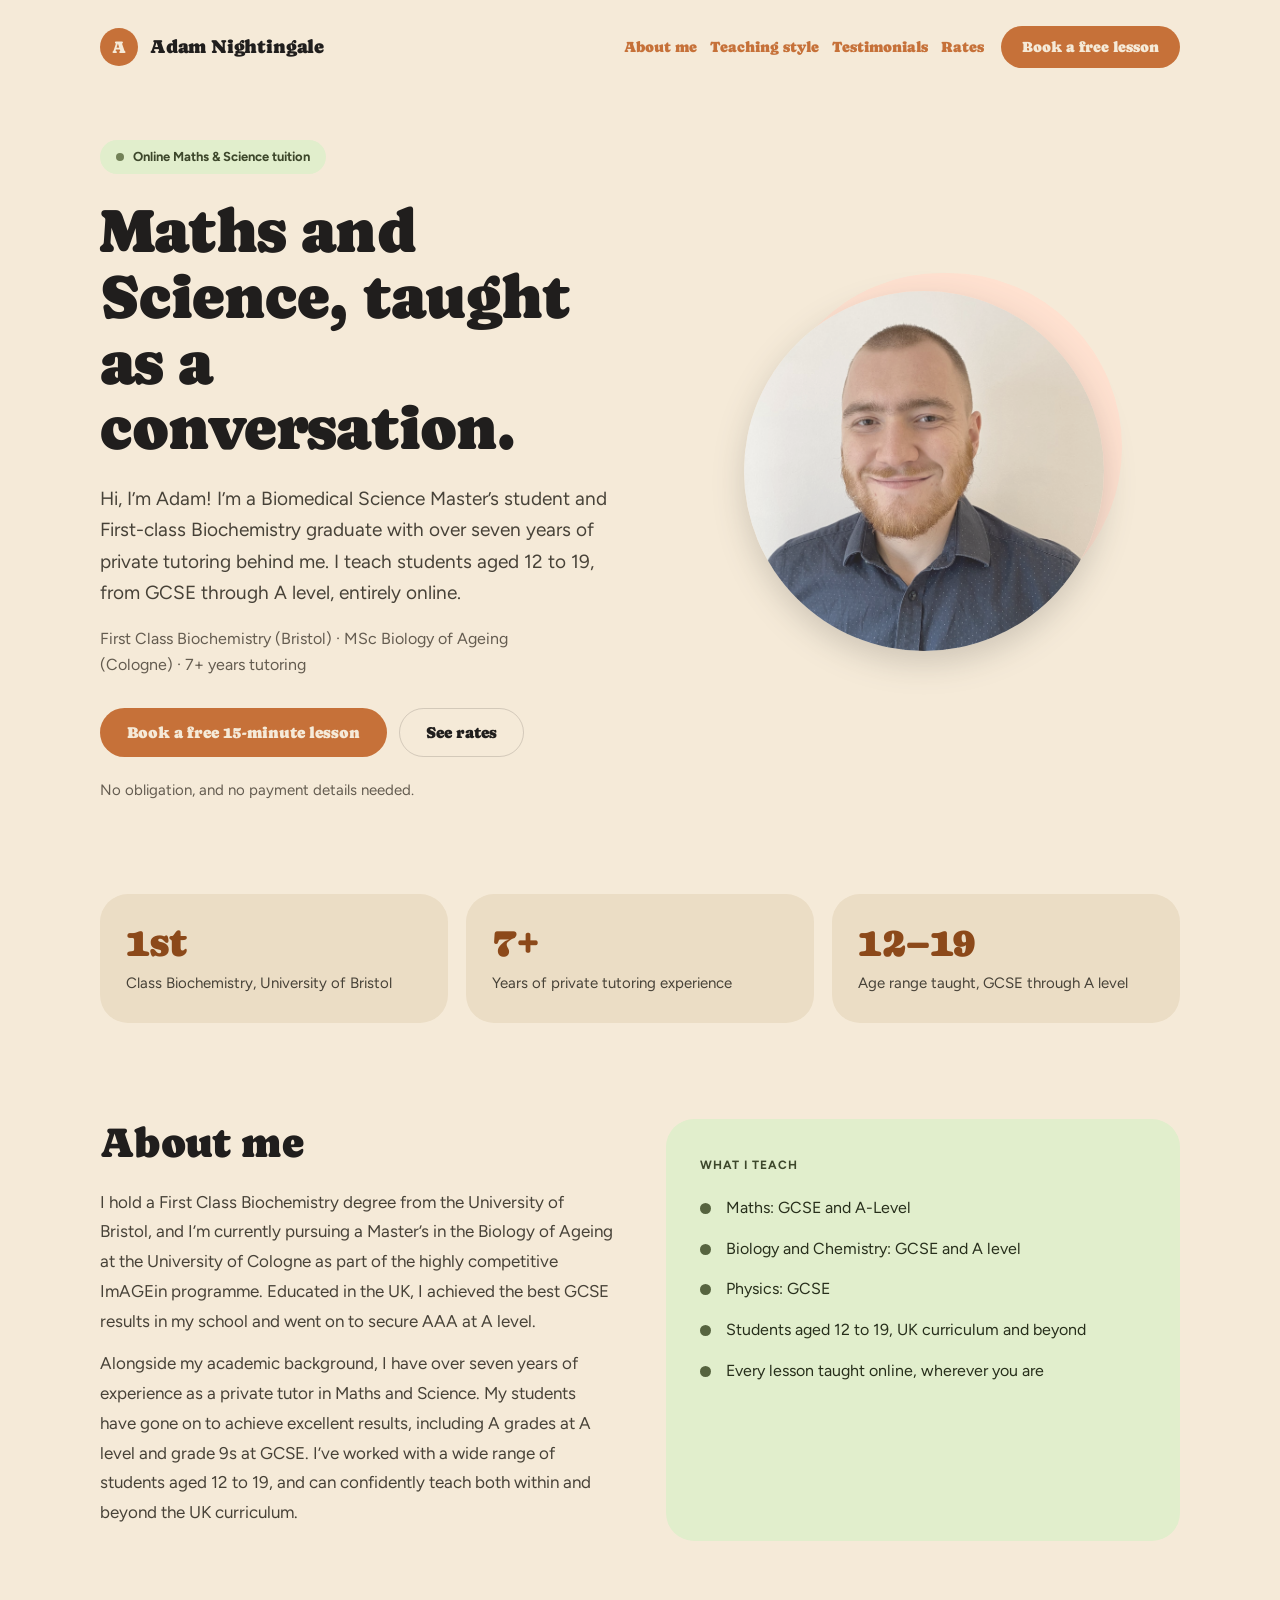
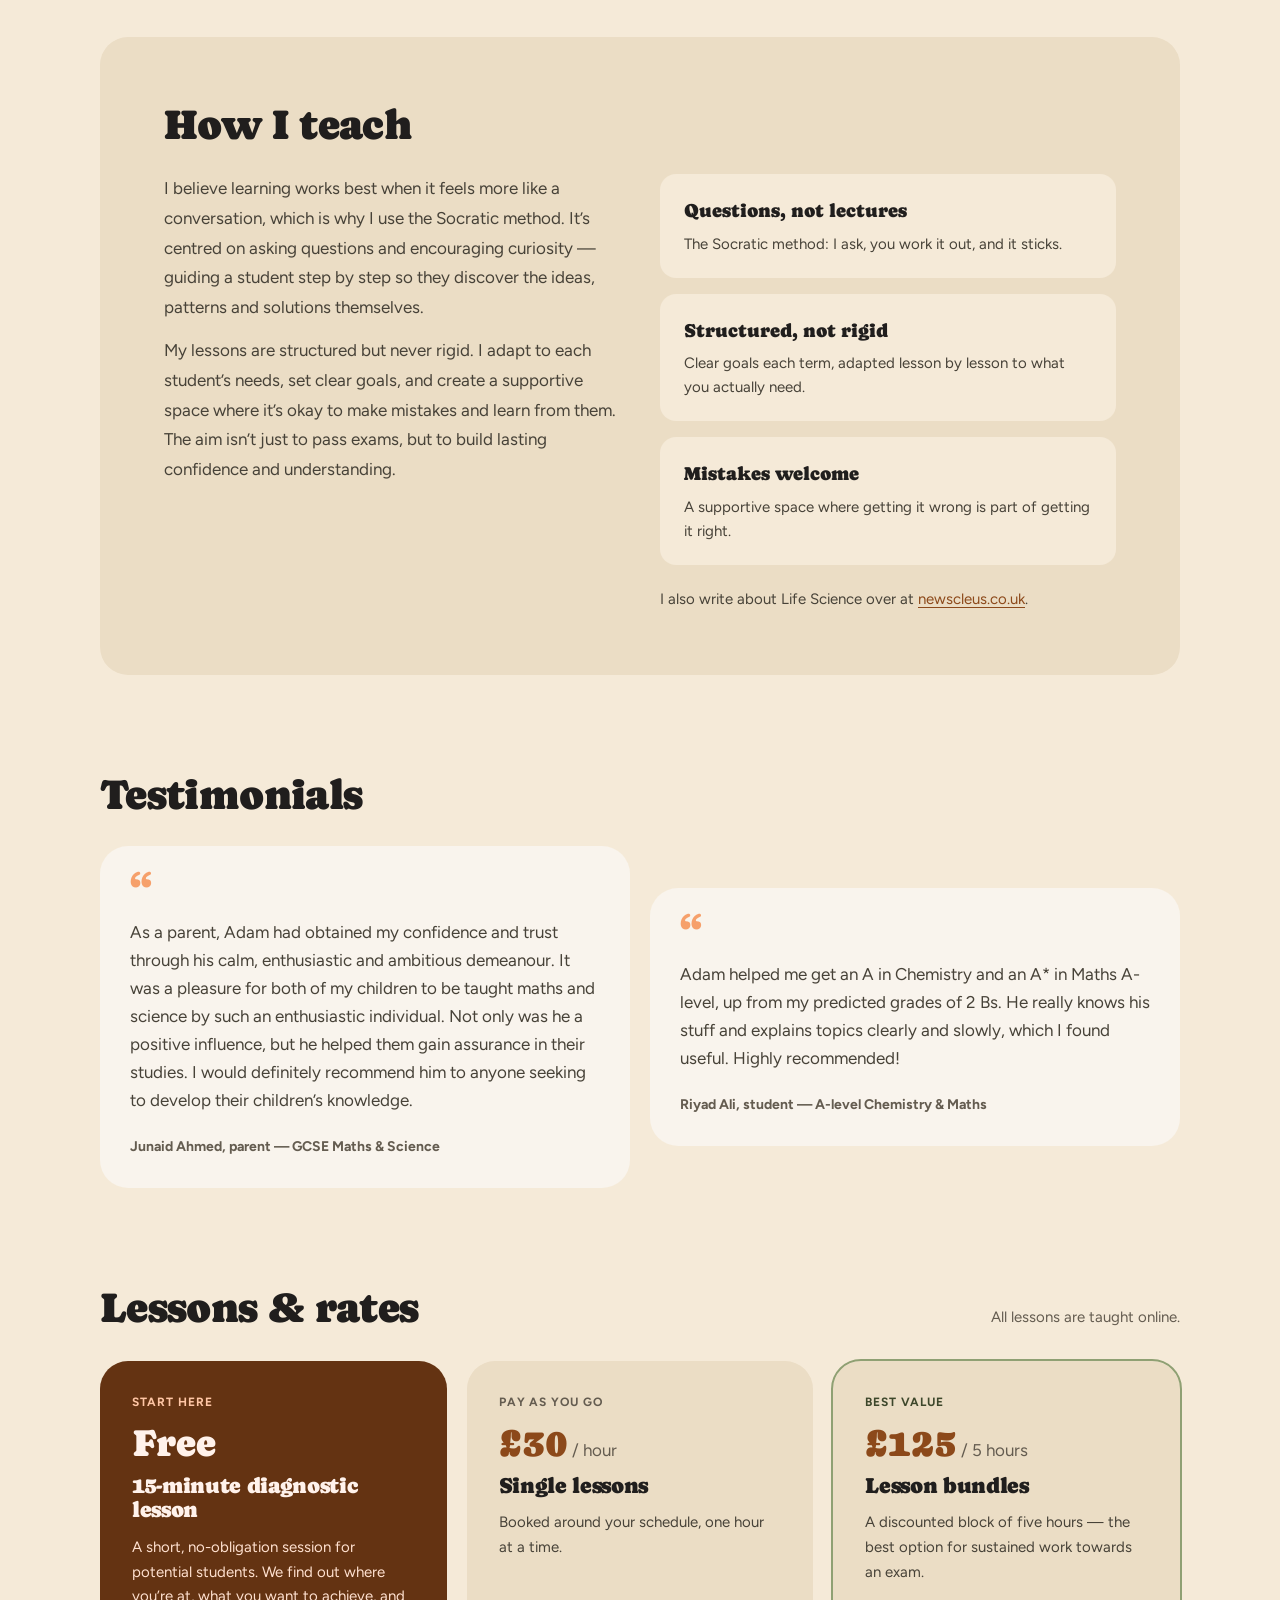
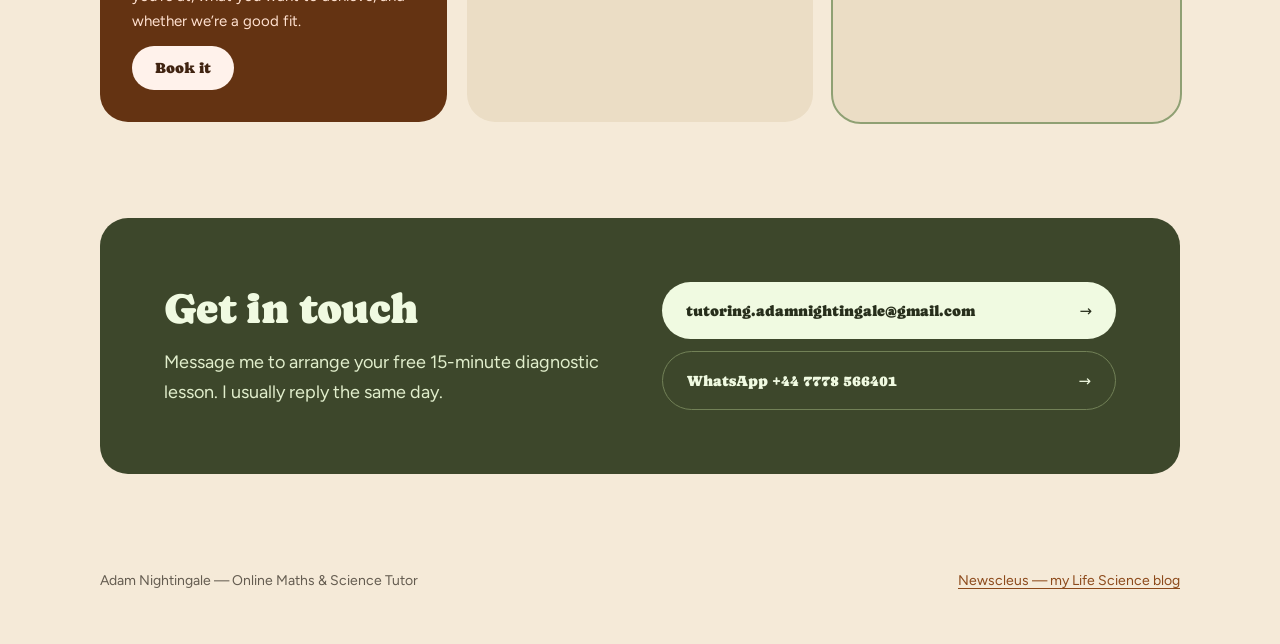
==== index.html @ 315090a7 "Correct Riyad Ali's name; size testimonial cards to their content The grid's default stretch alignme" ====
<!DOCTYPE html>
<html lang="en-GB">
<head>
<meta charset="utf-8">
<meta name="viewport" content="width=device-width, initial-scale=1">
<title>Adam Nightingale — Maths &amp; Science Tutor</title>
<meta name="description" content="Online Maths and Science tuition for ages 12–19 from a First Class Biochemistry graduate with 7+ years of private tutoring experience. Free 15-minute diagnostic lesson.">
<link rel="stylesheet" href="assets/styles.css">
<link rel="preload" href="assets/fonts/caprasimo-latin.woff2" as="font" type="font/woff2" crossorigin>
<link rel="preload" href="assets/fonts/figtree-latin.woff2" as="font" type="font/woff2" crossorigin>
</head>
<body>

<div style="background: var(--color-bg); color: var(--color-text); font-family: var(--font-body); padding: 0 5vw;">

  <header style="display: flex; align-items: center; justify-content: space-between; gap: 20px; flex-wrap: wrap; max-width: 1080px; margin: 0 auto; padding: 26px 0 0;">
    <a href="#top" style="display: flex; align-items: center; gap: 12px; text-decoration: none; color: var(--color-text);">
      <span style="width: 38px; height: 38px; border-radius: 999px; background: var(--color-accent); display: grid; place-items: center; color: var(--color-bg); font-family: var(--font-heading); font-size: 17px;">A</span>
      <span style="font-family: var(--font-heading); font-size: 19px; letter-spacing: -0.01em;">Adam Nightingale</span>
    </a>
    <nav style="display: flex; align-items: center; gap: 2px; flex-wrap: wrap;">
      <a class="btn btn-ghost" href="#about" style="font-size: 15px;">About me</a>
      <a class="btn btn-ghost" href="#teaching" style="font-size: 15px;">Teaching style</a>
      <a class="btn btn-ghost" href="#testimonials" style="font-size: 15px;">Testimonials</a>
      <a class="btn btn-ghost" href="#rates" style="font-size: 15px;">Rates</a>
      <a class="btn btn-primary" href="#contact" style="margin-left: 10px; border-radius: 999px; padding: 11px 20px; font-size: 15px;">Book a free lesson</a>
    </nav>
  </header>

  <section id="top" style="max-width: 1080px; margin: 0 auto; padding: 72px 0 92px; display: grid; grid-template-columns: repeat(auto-fit, minmax(300px, 1fr)); gap: 56px; align-items: center;">
    <div>
      <div style="display: inline-flex; align-items: center; gap: 9px; padding: 7px 16px; border-radius: 999px; background: var(--color-accent-2-200); color: var(--color-accent-2-800); font-size: 13px; font-weight: 700; margin-bottom: 24px;">
        <span style="width: 8px; height: 8px; border-radius: 999px; background: var(--color-accent-2-600); display: block;"></span>
        Online Maths &amp; Science tuition
      </div>
      <h1 style="font-size: clamp(38px, 5.6vw, 62px); line-height: 1.06; margin: 0 0 22px; max-width: 15ch; text-wrap: pretty;">Maths and Science, taught as a conversation.</h1>
      <p style="font-size: 19px; line-height: 1.65; max-width: 50ch; margin: 0 0 18px; color: var(--color-neutral-800);">Hi, I&rsquo;m Adam! I&rsquo;m a Biomedical Science Master&rsquo;s student and First-class Biochemistry graduate with over seven years of private tutoring behind me. I teach students aged 12 to 19, from GCSE through A level, entirely online.</p>
      <p style="font-size: 16px; line-height: 1.6; max-width: 46ch; margin: 0 0 30px; color: var(--color-neutral-700);">First Class Biochemistry (Bristol) &middot; MSc Biology of Ageing (Cologne) &middot; 7+ years tutoring</p>
      <div style="display: flex; gap: 12px; flex-wrap: wrap;">
        <a class="btn btn-primary" href="#contact" style="padding: 14px 26px; border-radius: 999px; font-size: 16px;">Book a free 15-minute lesson</a>
        <a class="btn btn-secondary" href="#rates" style="padding: 14px 26px; border-radius: 999px; font-size: 16px;">See rates</a>
      </div>
      <p style="margin: 22px 0 0; font-size: 15px; color: var(--color-neutral-700);">No obligation, and no payment details needed.</p>
    </div>
    <div style="display: grid; place-items: center;">
      <div style="position: relative; width: min(360px, 100%);">
        <div style="position: absolute; inset: -18px -18px 30px 24px; border-radius: 999px; background: var(--color-accent-200);"></div>
        <img class="washed" src="assets/headshot.jpg" alt="Adam Nightingale" width="360" height="360" style="position: relative; width: 100%; aspect-ratio: 1; object-fit: cover; object-position: 50% 22%; border-radius: 999px; box-shadow: var(--shadow-lg);">
      </div>
    </div>
  </section>

  <section style="max-width: 1080px; margin: 0 auto 96px; display: grid; grid-template-columns: repeat(auto-fit, minmax(190px, 1fr)); gap: 18px;">
    <div style="background: var(--color-surface); border-radius: var(--radius-lg); padding: 28px 26px;">
      <div style="font-family: var(--font-heading); font-size: 40px; line-height: 1; color: var(--color-accent-700); margin-bottom: 10px;">1st</div>
      <div style="font-size: 15px; line-height: 1.5; color: var(--color-neutral-800);">Class Biochemistry, University of Bristol</div>
    </div>
    <div style="background: var(--color-surface); border-radius: var(--radius-lg); padding: 28px 26px;">
      <div style="font-family: var(--font-heading); font-size: 40px; line-height: 1; color: var(--color-accent-700); margin-bottom: 10px;">7+</div>
      <div style="font-size: 15px; line-height: 1.5; color: var(--color-neutral-800);">Years of private tutoring experience</div>
    </div>
    <div style="background: var(--color-surface); border-radius: var(--radius-lg); padding: 28px 26px;">
      <div style="font-family: var(--font-heading); font-size: 40px; line-height: 1; color: var(--color-accent-700); margin-bottom: 10px;">12&ndash;19</div>
      <div style="font-size: 15px; line-height: 1.5; color: var(--color-neutral-800);">Age range taught, GCSE through A level</div>
    </div>
  </section>

  <section id="about" style="max-width: 1080px; margin: 0 auto; padding: 0 0 96px; display: grid; grid-template-columns: repeat(auto-fit, minmax(280px, 1fr)); gap: 52px;">
    <div>
      <h2 style="font-size: clamp(30px, 3.4vw, 42px); margin: 0 0 22px;">About me</h2>
      <p style="font-size: 17px; line-height: 1.75; color: var(--color-neutral-800); max-width: 50ch;">I hold a First Class Biochemistry degree from the University of Bristol, and I&rsquo;m currently pursuing a Master&rsquo;s in the Biology of Ageing at the University of Cologne as part of the highly competitive ImAGEin programme. Educated in the UK, I achieved the best GCSE results in my school and went on to secure AAA at A level.</p>
      <p style="font-size: 17px; line-height: 1.75; color: var(--color-neutral-800); max-width: 50ch;">Alongside my academic background, I have over seven years of experience as a private tutor in Maths and Science. My students have gone on to achieve excellent results, including A grades at A level and grade 9s at GCSE. I&rsquo;ve worked with a wide range of students aged 12 to 19, and can confidently teach both within and beyond the UK curriculum.</p>
    </div>
    <div style="background: var(--color-accent-2-200); border-radius: var(--radius-lg); padding: 34px;">
      <span style="font-size: 12px; letter-spacing: 0.08em; text-transform: uppercase; font-weight: 700; color: var(--color-accent-2-800);">What I teach</span>
      <ul style="list-style: none; margin: 20px 0 0; padding: 0; display: flex; flex-direction: column; gap: 16px;">
        <li style="display: grid; grid-template-columns: 11px minmax(0, 1fr); gap: 15px; align-items: start; font-size: 16px; color: var(--color-accent-2-900); line-height: 1.55;">
          <span style="width: 11px; height: 11px; border-radius: 999px; background: var(--color-accent-2-700); display: block; margin-top: 7px;"></span>
          <span>Maths: GCSE and A-Level</span>
        </li>
        <li style="display: grid; grid-template-columns: 11px minmax(0, 1fr); gap: 15px; align-items: start; font-size: 16px; color: var(--color-accent-2-900); line-height: 1.55;">
          <span style="width: 11px; height: 11px; border-radius: 999px; background: var(--color-accent-2-700); display: block; margin-top: 7px;"></span>
          <span>Biology and Chemistry: GCSE and A level</span>
        </li>
        <li style="display: grid; grid-template-columns: 11px minmax(0, 1fr); gap: 15px; align-items: start; font-size: 16px; color: var(--color-accent-2-900); line-height: 1.55;">
          <span style="width: 11px; height: 11px; border-radius: 999px; background: var(--color-accent-2-700); display: block; margin-top: 7px;"></span>
          <span>Physics: GCSE</span>
        </li>
        <li style="display: grid; grid-template-columns: 11px minmax(0, 1fr); gap: 15px; align-items: start; font-size: 16px; color: var(--color-accent-2-900); line-height: 1.55;">
          <span style="width: 11px; height: 11px; border-radius: 999px; background: var(--color-accent-2-700); display: block; margin-top: 7px;"></span>
          <span>Students aged 12 to 19, UK curriculum and beyond</span>
        </li>
        <li style="display: grid; grid-template-columns: 11px minmax(0, 1fr); gap: 15px; align-items: start; font-size: 16px; color: var(--color-accent-2-900); line-height: 1.55;">
          <span style="width: 11px; height: 11px; border-radius: 999px; background: var(--color-accent-2-700); display: block; margin-top: 7px;"></span>
          <span>Every lesson taught online, wherever you are</span>
        </li>
      </ul>
    </div>
  </section>

  <section id="teaching" style="max-width: 1080px; margin: 0 auto 96px; background: var(--color-surface); border-radius: var(--radius-lg); padding: clamp(34px, 5vw, 64px);">
    <h2 style="font-size: clamp(30px, 3.4vw, 42px); margin: 0 0 26px; max-width: 18ch;">How I teach</h2>
    <div style="display: grid; grid-template-columns: repeat(auto-fit, minmax(280px, 1fr)); gap: 40px;">
      <div>
        <p style="font-size: 17px; line-height: 1.75; color: var(--color-neutral-800);">I believe learning works best when it feels more like a conversation, which is why I use the Socratic method. It&rsquo;s centred on asking questions and encouraging curiosity &mdash; guiding a student step by step so they discover the ideas, patterns and solutions themselves.</p>
        <p style="font-size: 17px; line-height: 1.75; color: var(--color-neutral-800);">My lessons are structured but never rigid. I adapt to each student&rsquo;s needs, set clear goals, and create a supportive space where it&rsquo;s okay to make mistakes and learn from them. The aim isn&rsquo;t just to pass exams, but to build lasting confidence and understanding.</p>
      </div>
      <div style="display: flex; flex-direction: column; gap: 16px;">
        <div style="background: var(--color-bg); border-radius: var(--radius-md); padding: 22px 24px;">
          <div style="font-family: var(--font-heading); font-size: 19px; margin-bottom: 6px;">Questions, not lectures</div>
          <div style="font-size: 15px; line-height: 1.6; color: var(--color-neutral-800);">The Socratic method: I ask, you work it out, and it sticks.</div>
        </div>
        <div style="background: var(--color-bg); border-radius: var(--radius-md); padding: 22px 24px;">
          <div style="font-family: var(--font-heading); font-size: 19px; margin-bottom: 6px;">Structured, not rigid</div>
          <div style="font-size: 15px; line-height: 1.6; color: var(--color-neutral-800);">Clear goals each term, adapted lesson by lesson to what you actually need.</div>
        </div>
        <div style="background: var(--color-bg); border-radius: var(--radius-md); padding: 22px 24px;">
          <div style="font-family: var(--font-heading); font-size: 19px; margin-bottom: 6px;">Mistakes welcome</div>
          <div style="font-size: 15px; line-height: 1.6; color: var(--color-neutral-800);">A supportive space where getting it wrong is part of getting it right.</div>
        </div>
        <p style="margin: 6px 0 0; font-size: 15px; line-height: 1.6; color: var(--color-neutral-800);">I also write about Life Science over at <a href="https://www.newscleus.co.uk">newscleus.co.uk</a>.</p>
      </div>
    </div>
  </section>

  <section id="testimonials" style="max-width: 1080px; margin: 0 auto 96px;">
    <h2 style="font-size: clamp(30px, 3.4vw, 42px); margin: 0 0 28px;">Testimonials</h2>
    <!-- ====================================================================
         To add another testimonial, copy a whole <figure> block and swap the
         text inside <blockquote> and <figcaption>. They flow into columns
         automatically as you add more.
         ==================================================================== -->
    <div style="display: grid; grid-template-columns: repeat(auto-fit, minmax(260px, 1fr)); gap: 20px; align-items: center; justify-items: center;">
      <figure style="background: var(--color-neutral-100); border-radius: var(--radius-lg); padding: 30px; display: flex; flex-direction: column; gap: 18px; width: 100%; max-width: 540px;">
        <span aria-hidden="true" style="font-family: var(--font-heading); font-size: 40px; line-height: 0.6; color: var(--color-accent-400);">&ldquo;</span>
        <blockquote style="margin: 0; font-size: 17px; line-height: 1.65; color: var(--color-neutral-800); max-width: 62ch;">As a parent, Adam had obtained my confidence and trust through his calm, enthusiastic and ambitious demeanour. It was a pleasure for both of my children to be taught maths and science by such an enthusiastic individual. Not only was he a positive influence, but he helped them gain assurance in their studies. I would definitely recommend him to anyone seeking to develop their children&rsquo;s knowledge.</blockquote>
        <figcaption style="font-size: 14px; font-weight: 700; color: var(--color-neutral-700);">Junaid Ahmed, parent &mdash; GCSE Maths &amp; Science</figcaption>
      </figure>
      <figure style="background: var(--color-neutral-100); border-radius: var(--radius-lg); padding: 30px; display: flex; flex-direction: column; gap: 18px; width: 100%; max-width: 540px;">
        <span aria-hidden="true" style="font-family: var(--font-heading); font-size: 40px; line-height: 0.6; color: var(--color-accent-400);">&ldquo;</span>
        <blockquote style="margin: 0; font-size: 17px; line-height: 1.65; color: var(--color-neutral-800); max-width: 62ch;">Adam helped me get an A in Chemistry and an A* in Maths A-level, up from my predicted grades of 2 Bs. He really knows his stuff and explains topics clearly and slowly, which I found useful. Highly recommended!</blockquote>
        <figcaption style="font-size: 14px; font-weight: 700; color: var(--color-neutral-700);">Riyad Ali, student &mdash; A-level Chemistry &amp; Maths</figcaption>
      </figure>
    </div>
  </section>

  <section id="rates" style="max-width: 1080px; margin: 0 auto 96px;">
    <div style="display: flex; align-items: baseline; justify-content: space-between; gap: 20px; flex-wrap: wrap; margin-bottom: 30px;">
      <h2 style="font-size: clamp(30px, 3.4vw, 42px); margin: 0;">Lessons &amp; rates</h2>
      <span style="font-size: 15px; color: var(--color-neutral-700);">All lessons are taught online.</span>
    </div>
    <div style="display: grid; grid-template-columns: repeat(auto-fit, minmax(270px, 1fr)); gap: 20px;">
      <div style="background: var(--color-accent-800); color: var(--color-accent-100); border-radius: var(--radius-lg); padding: 32px; display: flex; flex-direction: column; gap: 12px;">
        <span style="font-size: 12px; letter-spacing: 0.08em; text-transform: uppercase; font-weight: 700; color: var(--color-accent-300);">Start here</span>
        <div style="font-family: var(--font-heading); font-size: 38px; line-height: 1;">Free</div>
        <h3 style="margin: 0; font-size: 22px; color: var(--color-accent-100);">15-minute diagnostic lesson</h3>
        <p style="margin: 0; font-size: 15px; line-height: 1.65; color: var(--color-accent-200);">A short, no-obligation session for potential students. We find out where you&rsquo;re at, what you want to achieve, and whether we&rsquo;re a good fit.</p>
        <a class="btn" href="#contact" style="margin-top: auto; background: var(--color-accent-100); color: var(--color-accent-900); border-radius: 999px; padding: 12px 22px; font-size: 15px; align-self: flex-start;">Book it</a>
      </div>
      <div style="background: var(--color-surface); border-radius: var(--radius-lg); padding: 32px; display: flex; flex-direction: column; gap: 12px;">
        <span style="font-size: 12px; letter-spacing: 0.08em; text-transform: uppercase; font-weight: 700; color: var(--color-neutral-700);">Pay as you go</span>
        <div style="font-family: var(--font-heading); font-size: 38px; line-height: 1; color: var(--color-accent-700);">&pound;30<span style="font-size: 17px; font-family: var(--font-body); color: var(--color-neutral-700);"> / hour</span></div>
        <h3 style="margin: 0; font-size: 22px;">Single lessons</h3>
        <p style="margin: 0; font-size: 15px; line-height: 1.65; color: var(--color-neutral-800);">Booked around your schedule, one hour at a time.</p>
      </div>
      <div style="background: var(--color-surface); border-radius: var(--radius-lg); padding: 32px; display: flex; flex-direction: column; gap: 12px; outline: 2px solid var(--color-accent-2-500);">
        <span style="font-size: 12px; letter-spacing: 0.08em; text-transform: uppercase; font-weight: 700; color: var(--color-accent-2-800);">Best value</span>
        <div style="font-family: var(--font-heading); font-size: 38px; line-height: 1; color: var(--color-accent-700);">&pound;125<span style="font-size: 17px; font-family: var(--font-body); color: var(--color-neutral-700);"> / 5 hours</span></div>
        <h3 style="margin: 0; font-size: 22px;">Lesson bundles</h3>
        <p style="margin: 0; font-size: 15px; line-height: 1.65; color: var(--color-neutral-800);">A discounted block of five hours &mdash; the best option for sustained work towards an exam.</p>
      </div>
    </div>
  </section>

  <section id="contact" style="max-width: 1080px; margin: 0 auto 96px; background: var(--color-accent-2-800); color: var(--color-accent-2-100); border-radius: var(--radius-lg); padding: clamp(34px, 5vw, 64px); display: grid; grid-template-columns: repeat(auto-fit, minmax(270px, 1fr)); gap: 44px; align-items: center;">
    <div>
      <h2 style="font-size: clamp(28px, 3.4vw, 42px); margin: 0 0 16px; color: var(--color-accent-2-100);">Get in touch</h2>
      <p style="margin: 0; font-size: 18px; line-height: 1.65; color: var(--color-accent-2-200); max-width: 38ch;">Message me to arrange your free 15-minute diagnostic lesson. I usually reply the same day.</p>
    </div>
    <div style="display: flex; flex-direction: column; gap: 12px;">
      <a class="contact-link" href="mailto:tutoring.adamnightingale@gmail.com">
        <span>tutoring.adamnightingale@gmail.com</span><span aria-hidden="true">&rarr;</span>
      </a>
      <a class="contact-link contact-link-outline" href="https://wa.me/447778566401">
        <span>WhatsApp +44 7778 566401</span><span aria-hidden="true">&rarr;</span>
      </a>
    </div>
  </section>

  <footer style="max-width: 1080px; margin: 0 auto; padding: 0 0 52px; display: flex; justify-content: space-between; gap: 20px; flex-wrap: wrap; font-size: 14px; color: var(--color-neutral-700);">
    <span>Adam Nightingale &mdash; Online Maths &amp; Science Tutor</span>
    <a href="https://www.newscleus.co.uk">Newscleus &mdash; my Life Science blog</a>
  </footer>
</div>

</body>
</html>
---- assets/styles.css ----
/* Organic — design-system tokens and component classes. This file is the source of truth for the system's look; retune it here and see readme.md. */
/* latin-ext */
@font-face {
  font-family: 'Caprasimo';
  font-style: normal;
  font-weight: 400;
  font-display: swap;
  src: url("fonts/caprasimo-latin-ext.woff2") format('woff2');
  unicode-range: U+0100-02BA, U+02BD-02C5, U+02C7-02CC, U+02CE-02D7, U+02DD-02FF, U+0304, U+0308, U+0329, U+1D00-1DBF, U+1E00-1E9F, U+1EF2-1EFF, U+2020, U+20A0-20AB, U+20AD-20C0, U+2113, U+2C60-2C7F, U+A720-A7FF;
}
/* latin */
@font-face {
  font-family: 'Caprasimo';
  font-style: normal;
  font-weight: 400;
  font-display: swap;
  src: url("fonts/caprasimo-latin.woff2") format('woff2');
  unicode-range: U+0000-00FF, U+0131, U+0152-0153, U+02BB-02BC, U+02C6, U+02DA, U+02DC, U+0304, U+0308, U+0329, U+2000-206F, U+20AC, U+2122, U+2191, U+2193, U+2212, U+2215, U+FEFF, U+FFFD;
}
/* latin-ext */
@font-face {
  font-family: 'Figtree';
  font-style: normal;
  font-weight: 400;
  font-display: swap;
  src: url("fonts/figtree-latin-ext.woff2") format('woff2');
  unicode-range: U+0100-02BA, U+02BD-02C5, U+02C7-02CC, U+02CE-02D7, U+02DD-02FF, U+0304, U+0308, U+0329, U+1D00-1DBF, U+1E00-1E9F, U+1EF2-1EFF, U+2020, U+20A0-20AB, U+20AD-20C0, U+2113, U+2C60-2C7F, U+A720-A7FF;
}
/* latin */
@font-face {
  font-family: 'Figtree';
  font-style: normal;
  font-weight: 400;
  font-display: swap;
  src: url("fonts/figtree-latin.woff2") format('woff2');
  unicode-range: U+0000-00FF, U+0131, U+0152-0153, U+02BB-02BC, U+02C6, U+02DA, U+02DC, U+0304, U+0308, U+0329, U+2000-206F, U+20AC, U+2122, U+2191, U+2193, U+2212, U+2215, U+FEFF, U+FFFD;
}
/* latin-ext */
@font-face {
  font-family: 'Figtree';
  font-style: normal;
  font-weight: 600;
  font-display: swap;
  src: url("fonts/figtree-latin-ext.woff2") format('woff2');
  unicode-range: U+0100-02BA, U+02BD-02C5, U+02C7-02CC, U+02CE-02D7, U+02DD-02FF, U+0304, U+0308, U+0329, U+1D00-1DBF, U+1E00-1E9F, U+1EF2-1EFF, U+2020, U+20A0-20AB, U+20AD-20C0, U+2113, U+2C60-2C7F, U+A720-A7FF;
}
/* latin */
@font-face {
  font-family: 'Figtree';
  font-style: normal;
  font-weight: 600;
  font-display: swap;
  src: url("fonts/figtree-latin.woff2") format('woff2');
  unicode-range: U+0000-00FF, U+0131, U+0152-0153, U+02BB-02BC, U+02C6, U+02DA, U+02DC, U+0304, U+0308, U+0329, U+2000-206F, U+20AC, U+2122, U+2191, U+2193, U+2212, U+2215, U+FEFF, U+FFFD;
}
/* latin-ext */
@font-face {
  font-family: 'Figtree';
  font-style: normal;
  font-weight: 700;
  font-display: swap;
  src: url("fonts/figtree-latin-ext.woff2") format('woff2');
  unicode-range: U+0100-02BA, U+02BD-02C5, U+02C7-02CC, U+02CE-02D7, U+02DD-02FF, U+0304, U+0308, U+0329, U+1D00-1DBF, U+1E00-1E9F, U+1EF2-1EFF, U+2020, U+20A0-20AB, U+20AD-20C0, U+2113, U+2C60-2C7F, U+A720-A7FF;
}
/* latin */
@font-face {
  font-family: 'Figtree';
  font-style: normal;
  font-weight: 700;
  font-display: swap;
  src: url("fonts/figtree-latin.woff2") format('woff2');
  unicode-range: U+0000-00FF, U+0131, U+0152-0153, U+02BB-02BC, U+02C6, U+02DA, U+02DC, U+0304, U+0308, U+0329, U+2000-206F, U+20AC, U+2122, U+2191, U+2193, U+2212, U+2215, U+FEFF, U+FFFD;
}


:root {
  --color-bg: #f5ead8;
  --color-surface: #ebddc5;
  --color-text: #201e1d;
  --color-accent: #c67139;
  --color-accent-2: #7a8a5e;
  --color-divider: color-mix(in srgb, #201e1d 16%, transparent);

  /* Tonal ramps — generated in OKLCH on one shared lightness scale, so the
     same step of any role matches the others in visual value. */
  --color-neutral-100: #f9f4ed;
  --color-neutral-200: #eee7db;
  --color-neutral-300: #dcd3c4;
  --color-neutral-400: #c0b6a5;
  --color-neutral-500: #a19786;
  --color-neutral-600: #82796a;
  --color-neutral-700: #645c50;
  --color-neutral-800: #474238;
  --color-neutral-900: #2e2b25;

  --color-accent-100: #fff2eb;
  --color-accent-200: #ffe1d0;
  --color-accent-300: #ffc6a5;
  --color-accent-400: #f6a06b;
  --color-accent-500: #d67f48;
  --color-accent-600: #b2622d;
  --color-accent-700: #8c491a;
  --color-accent-800: #643312;
  --color-accent-900: #402310;

  --color-accent-2-100: #f0fae1;
  --color-accent-2-200: #e1eecc;
  --color-accent-2-300: #ccdbb2;
  --color-accent-2-400: #aebf92;
  --color-accent-2-500: #8fa073;
  --color-accent-2-600: #728157;
  --color-accent-2-700: #56633f;
  --color-accent-2-800: #3d472b;
  --color-accent-2-900: #272e1b;

  --font-heading: "Caprasimo", system-ui, sans-serif;
  --font-heading-weight: 400;
  --font-body: "Figtree", system-ui, sans-serif;

  --space-1: 4.4px;
  --space-2: 8.8px;
  --space-3: 13.2px;
  --space-4: 17.6px;
  --space-6: 26.4px;
  --space-8: 35.2px;

  --radius-sm: 8px;
  --radius-md: 16px;
  --radius-lg: 28px;

  /* Elevation — derived from the ground: soft ink-tinted shadows on a
     light theme, a hairline edge + ambient darkness on a dark one. */
  --shadow-sm: 0 1px 2px color-mix(in srgb, #2e2b25 14%, transparent);
  --shadow-md: 0 3px 10px color-mix(in srgb, #2e2b25 16%, transparent);
  --shadow-lg: 0 12px 32px color-mix(in srgb, #2e2b25 22%, transparent);
}

body {
  background: var(--color-bg);
  color: var(--color-text);
  font-family: var(--font-body);
}
h1, h2, h3, h4 { font-family: var(--font-heading); font-weight: var(--font-heading-weight); }

.washed{filter:saturate(0.6) contrast(0.85) brightness(1.1) opacity(0.94)}

/* ══════════════════════════════════════════════════════════════════════════
   Components — built with the tokens above. Plain CSS
   on plain HTML: no JavaScript, no build step. Each class is documented in
   readme.md and demonstrated in foundations/ and components/.
   ══════════════════════════════════════════════════════════════════════ */

*, *::before, *::after { box-sizing: border-box; }
body { margin: 0; font-size: 15px; line-height: 1.55; font-weight: 400; }
h1, h2, h3, h4, h5, h6 {
  font-family: var(--font-heading); font-weight: var(--font-heading-weight);
  line-height: 1.12; letter-spacing: -0.015em; margin: 0 0 var(--space-2);
}
h1 { font-size: 42px; }
h2 { font-size: 32px; }
h3 { font-size: 25px; }
h4 { font-size: 20px; }
h5 { font-size: 16px; }
h6 { font-size: 13px; }
h6 { letter-spacing: 0.08em; text-transform: uppercase; }
p { margin: 0 0 var(--space-3); }
a { color: var(--color-accent); text-underline-offset: 3px; }
img { display: block; max-width: 100%; }
figure { margin: 0; }
figcaption {
  font-size: 11px; margin-top: var(--space-1);
  color: color-mix(in srgb, var(--color-text) 55%, transparent);
}
.text-muted { color: color-mix(in srgb, var(--color-text) 55%, transparent); }
:focus { outline: none; }
:focus-visible { outline: 2px solid var(--color-accent); outline-offset: 2px; }
::selection { background: color-mix(in srgb, var(--color-accent) 30%, transparent); }

/* — rules — */
.hr {
  height: 1px; border: 0; margin: var(--space-4) 0;
  background: var(--color-divider);
}

/* — buttons — */
.btn {
  display: inline-flex; align-items: center; justify-content: center; gap: 6px;
  cursor: pointer; text-decoration: none;
  font-family: var(--font-heading); font-weight: var(--font-heading-weight);
  font-size: 14px; line-height: 1.2; color: var(--color-text); /* matches the .input's 14px —
     the pair sits side by side in sign-up rows */
  background: transparent; border: 1px solid transparent;
  padding: var(--space-2) calc(var(--space-3) * 1.2);
  border-radius: var(--radius-md);
}
.btn svg { display: block; }
.btn:disabled { opacity: 0.45; cursor: not-allowed; }
.btn-primary { background: var(--color-accent); color: var(--color-bg); }
.btn-primary:hover { background: var(--color-accent-600); }
.btn-primary:active { background: var(--color-accent-700); }
.btn-secondary { border-color: var(--color-divider); }
.btn-secondary:hover { background: color-mix(in srgb, var(--color-text) 7%, transparent); }
.btn-secondary:active { background: color-mix(in srgb, var(--color-text) 14%, transparent); }
.btn-ghost { color: var(--color-accent); padding-inline: var(--space-1); }
.btn-ghost:hover { background: color-mix(in srgb, var(--color-accent) 10%, transparent); }
.btn-ghost:active { background: color-mix(in srgb, var(--color-accent) 18%, transparent); }
.btn-icon { width: 36px; height: 36px; padding: 0; }
.btn-block { width: 100%; margin-top: var(--space-2); }

/* — forms — */
.field > label {
  display: block; font-size: 12px; margin-bottom: 5px;
  color: color-mix(in srgb, var(--color-text) 70%, transparent);
}
.input {
  width: 100%; min-height: 36px; padding: 6px 10px; font: inherit;
  font-size: 14px; color: var(--color-text); caret-color: var(--color-accent);
  background: var(--color-surface);
  border: 1px solid var(--color-divider); border-radius: var(--radius-md);
}
.input:hover { border-color: color-mix(in srgb, var(--color-text) 45%, transparent); }
.input:focus-visible { border-color: var(--color-accent); outline-offset: 0; }
textarea.input { min-height: 90px; resize: vertical; }
.radio { display: inline-flex; align-items: center; gap: 8px; cursor: pointer; font-size: 14px; }
.radio input, .seg-opt input {
  position: absolute; opacity: 0; width: 0; height: 0; pointer-events: none;
}
.radio .dot {
  width: 16px; height: 16px; flex: none; border-radius: 50%;
  border: 1.5px solid var(--color-divider);
}
.radio:hover .dot { border-color: var(--color-accent); }
.radio input:checked + .dot {
  border-color: var(--color-accent); background: var(--color-accent);
  box-shadow: inset 0 0 0 4px var(--color-bg);
}
.radio input:focus-visible + .dot { outline: 2px solid var(--color-accent); outline-offset: 2px; }
.seg {
  display: inline-flex; overflow: hidden;
  border: 1px solid var(--color-divider); border-radius: var(--radius-md);
}
.seg-opt {
  display: inline-flex; align-items: center; gap: 6px;
  padding: 7px 12px; font-size: 13px; cursor: pointer;
}
.seg-opt + .seg-opt { border-left: 1px solid var(--color-divider); }
.seg-opt:has(input:checked) { background: var(--color-accent); color: var(--color-bg); }
.seg-opt:not(:has(input:checked)):hover { background: color-mix(in srgb, var(--color-text) 7%, transparent); }
.seg-opt:has(input:focus-visible) { outline: 2px solid var(--color-accent); outline-offset: -2px; }

/* — cards — */
.card {
  display: flex; flex-direction: column; gap: var(--space-2);
  padding: var(--space-3); border-radius: var(--radius-md); background: var(--color-surface);
}
.card-kicker { font-size: 10px; letter-spacing: 0.1em; text-transform: uppercase; color: var(--color-accent); }
.card-title {
  font-family: var(--font-heading); font-weight: var(--font-heading-weight);
  font-size: 17px; line-height: 1.2;
}
.card-body { margin: 0; font-size: 13px; opacity: 0.8; flex: 1; }
.card-meta {
  display: flex; align-items: center; gap: 6px; font-size: 11px;
  color: color-mix(in srgb, var(--color-text) 50%, transparent);
}
.elev-sm { box-shadow: var(--shadow-sm); }
.elev-md { box-shadow: var(--shadow-md); }
.elev-lg { box-shadow: var(--shadow-lg); }

/* — tags — */
.tag {
  display: inline-flex; align-items: center; font-size: 11px;
  letter-spacing: 0.02em; padding: 3px 10px;
  border-radius: calc(var(--radius-md) * 0.75);
}
.tag-accent { background: var(--color-accent-100); color: var(--color-accent-800); }
.tag-accent-2 { background: var(--color-accent-2-100); color: var(--color-accent-2-800); }
.tag-neutral { background: var(--color-neutral-100); color: var(--color-neutral-800); }
.tag-outline { border: 1px solid var(--color-accent); color: var(--color-accent); }

/* — navigation — */
.nav {
  display: flex; align-items: center; gap: var(--space-4);
  padding: var(--space-3) var(--space-4);
  border-bottom: none;
}
.nav-brand {
  font-family: var(--font-heading); font-weight: var(--font-heading-weight);
  font-size: 18px; margin-right: auto;
}
.nav a { color: inherit; text-decoration: none; font-size: 14px; }
.nav a:hover, .nav a[aria-current='page'] { color: var(--color-accent); }

/* — tables — */
.table { width: 100%; border-collapse: collapse; font-size: 14px; }
.table th {
  text-align: left; font-size: 11px; letter-spacing: 0.08em; text-transform: uppercase;
  color: color-mix(in srgb, var(--color-text) 60%, transparent);
  padding: var(--space-2); border-bottom: 1px solid var(--color-divider);
}
.table td {
  padding: var(--space-2);
  border-bottom: 1px solid color-mix(in srgb, var(--color-text) 8%, transparent);
}
.table tbody tr:hover { background: color-mix(in srgb, var(--color-text) 4%, transparent); }

/* — dialog — */
.dialog-backdrop {
  position: fixed; inset: 0; display: grid; place-items: center;
  padding: var(--space-4);
  background: color-mix(in srgb, var(--color-neutral-900) 50%, transparent);
}
.dialog {
  width: min(440px, 100%); display: flex; flex-direction: column; gap: var(--space-3);
  padding: var(--space-4); border-radius: var(--radius-lg);
  background: var(--color-surface); box-shadow: var(--shadow-lg);
}
.dialog-title {
  font-family: var(--font-heading); font-weight: var(--font-heading-weight);
  font-size: 20px;
}
.dialog-body { font-size: 14px; opacity: 0.85; }
.dialog-actions { display: flex; justify-content: flex-end; gap: var(--space-2); margin-top: var(--space-2); }

/* — rounded frame: everything softens, small controls go pill — */
.card, .dialog { border-radius: calc(var(--radius-lg) * 1.15); }
.btn, .tag, .seg, .input { border-radius: 999px; }
.input { padding-inline: 14px; }



  html { scroll-behavior: smooth; }
  a { color: var(--color-accent-700); }
  a:hover { color: var(--color-accent-800); }

/* — contact buttons: the design's style-hover attributes as real CSS — */
.contact-link {
  display: flex; align-items: center; justify-content: space-between; gap: 16px;
  padding: 17px 24px; border-radius: 999px;
  background: var(--color-accent-2-100); color: var(--color-accent-2-900);
  text-decoration: none;
  font-family: var(--font-heading); font-weight: var(--font-heading-weight); font-size: 15px;
}
.contact-link:hover { background: #ffffff; color: var(--color-accent-2-900); }
.contact-link-outline {
  background: transparent; color: var(--color-accent-2-100);
  border: 1px solid var(--color-accent-2-600);
}
.contact-link-outline:hover { background: var(--color-accent-2-700); color: var(--color-accent-2-100); }
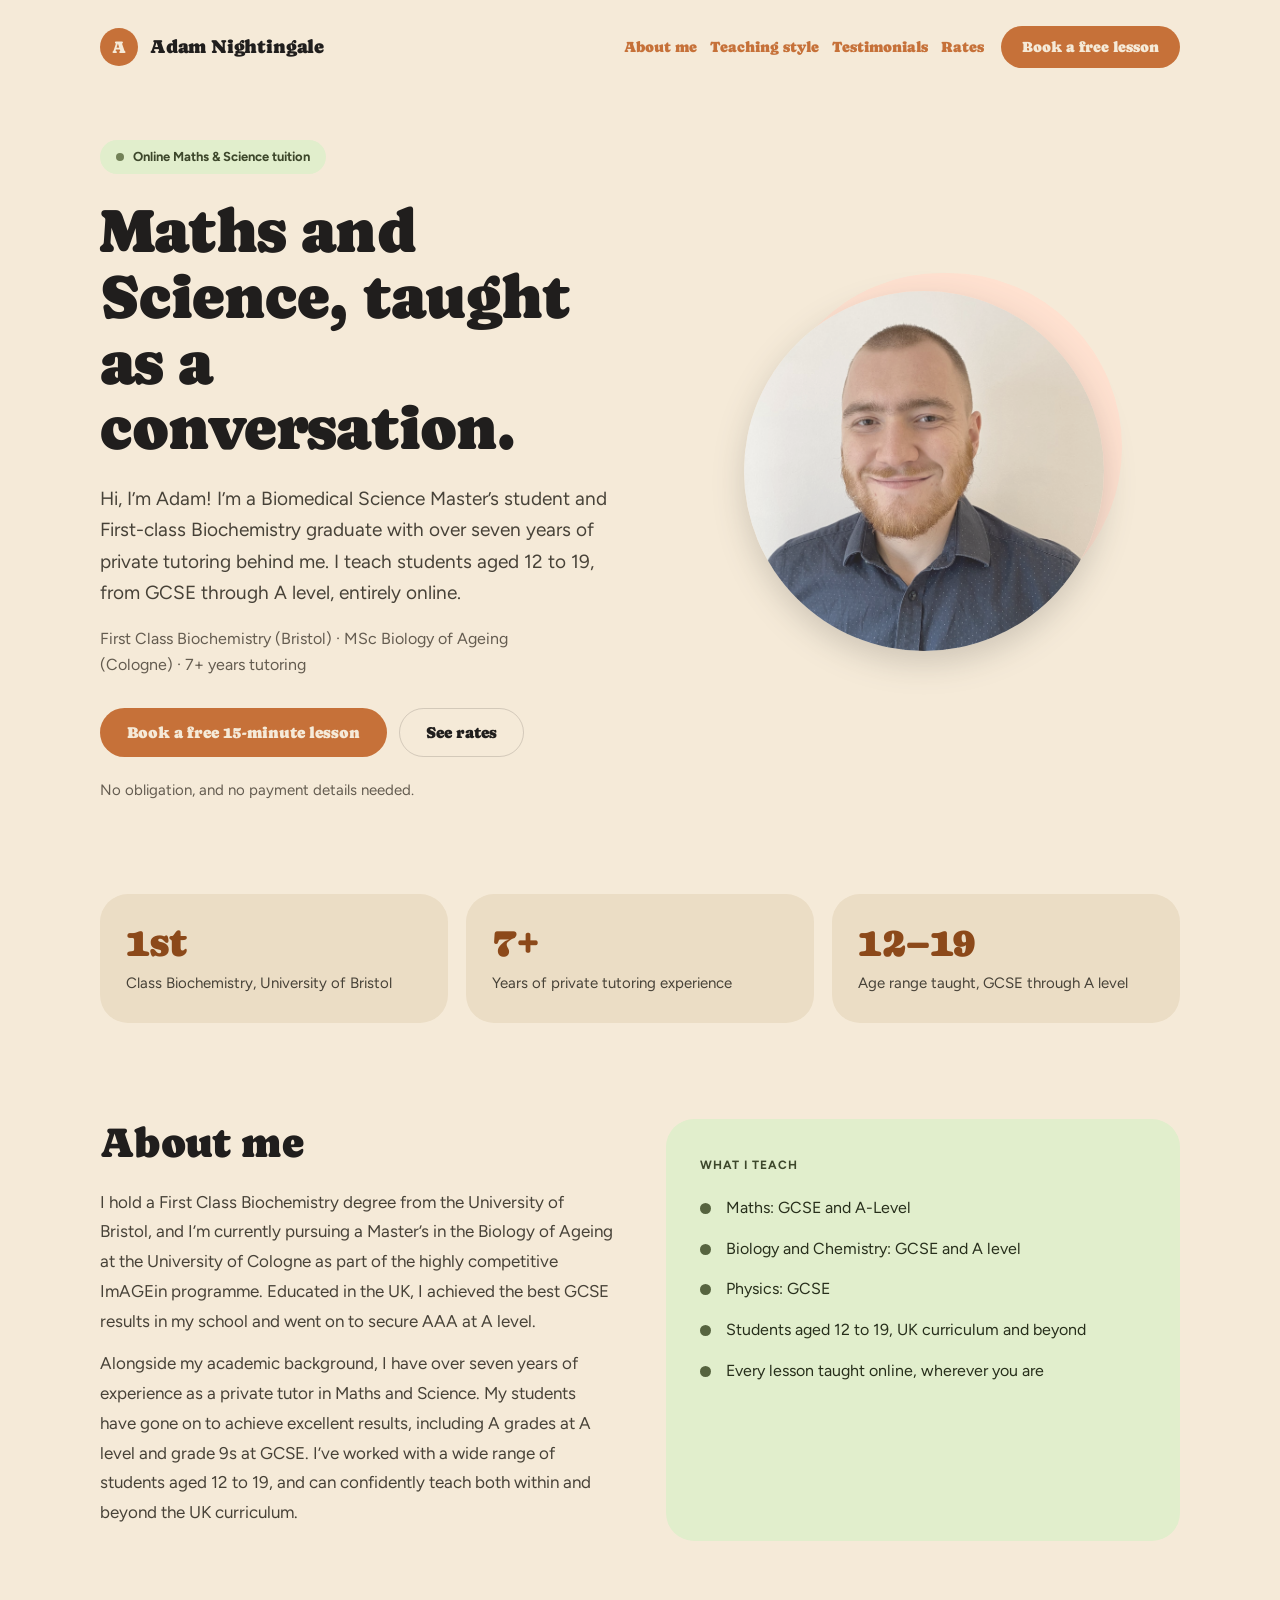
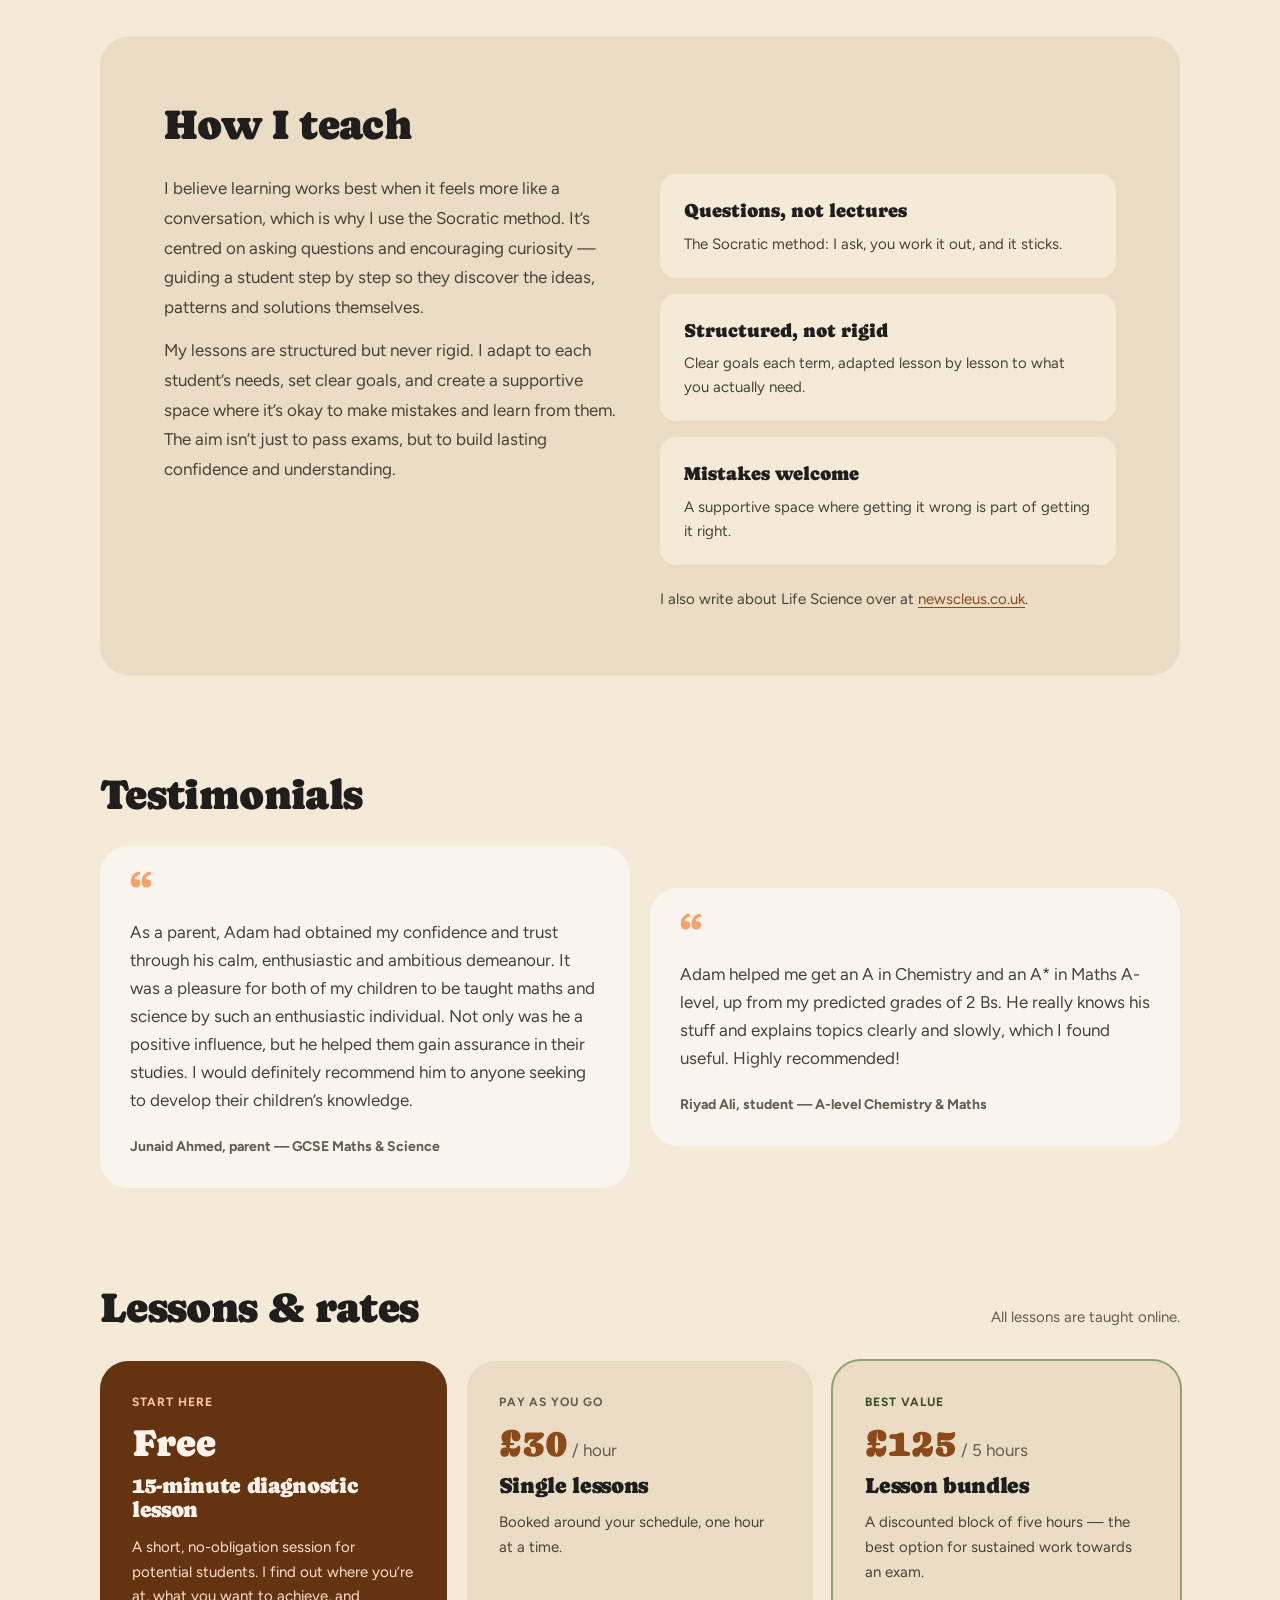
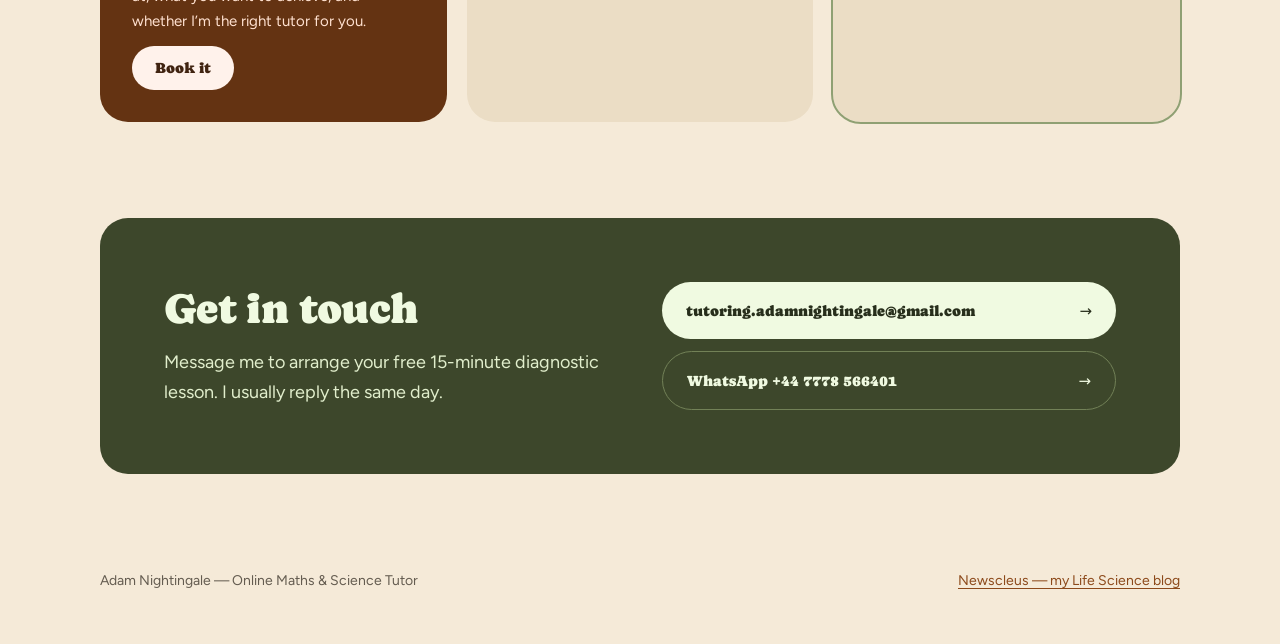
==== commit 4dcc1bc0: "Rewrite the diagnostic-lesson copy in the first person "We find out where you're at ... whether we'r" ====
--- a/index.html
+++ b/index.html
@@ -154,7 +154,7 @@
         <span style="font-size: 12px; letter-spacing: 0.08em; text-transform: uppercase; font-weight: 700; color: var(--color-accent-300);">Start here</span>
         <div style="font-family: var(--font-heading); font-size: 38px; line-height: 1;">Free</div>
         <h3 style="margin: 0; font-size: 22px; color: var(--color-accent-100);">15-minute diagnostic lesson</h3>
-        <p style="margin: 0; font-size: 15px; line-height: 1.65; color: var(--color-accent-200);">A short, no-obligation session for potential students. We find out where you&rsquo;re at, what you want to achieve, and whether we&rsquo;re a good fit.</p>
+        <p style="margin: 0; font-size: 15px; line-height: 1.65; color: var(--color-accent-200);">A short, no-obligation session for potential students. I find out where you&rsquo;re at, what you want to achieve, and whether I&rsquo;m the right tutor for you.</p>
         <a class="btn" href="#contact" style="margin-top: auto; background: var(--color-accent-100); color: var(--color-accent-900); border-radius: 999px; padding: 12px 22px; font-size: 15px; align-self: flex-start;">Book it</a>
       </div>
       <div style="background: var(--color-surface); border-radius: var(--radius-lg); padding: 32px; display: flex; flex-direction: column; gap: 12px;">
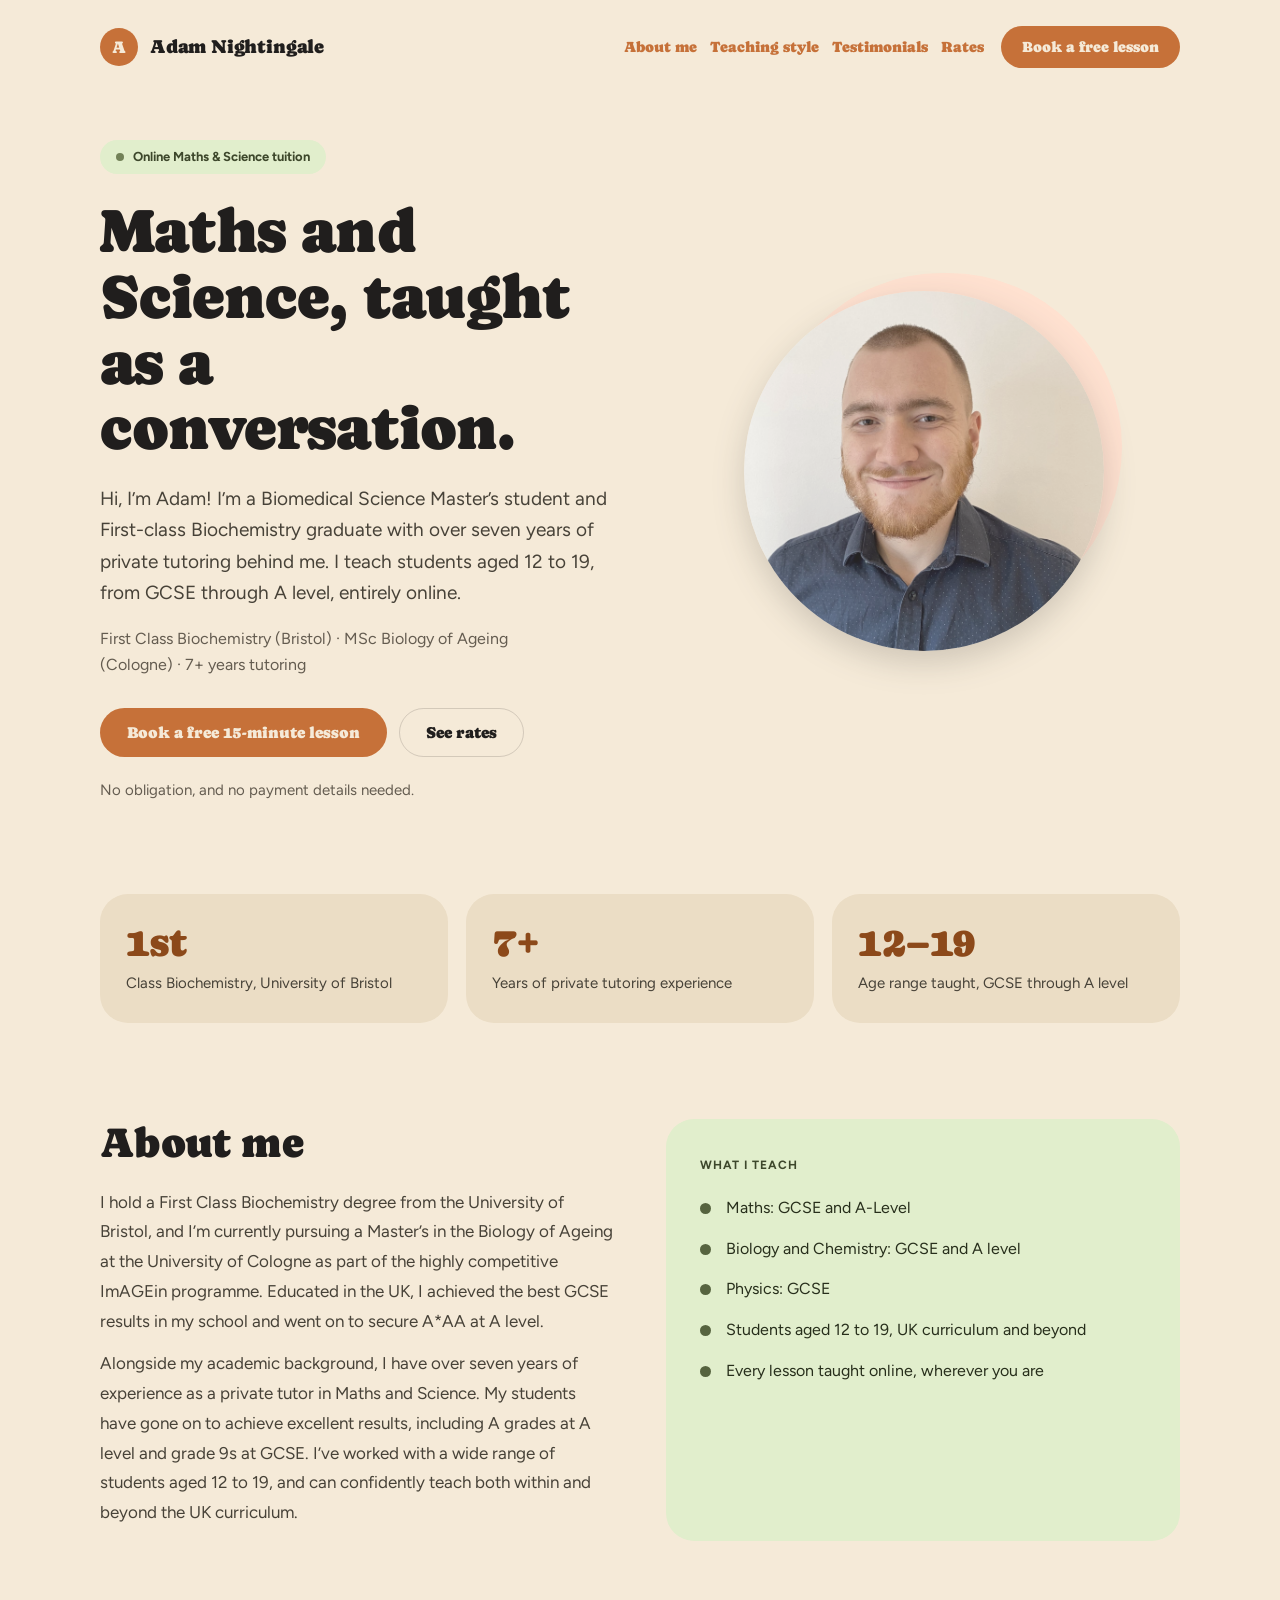
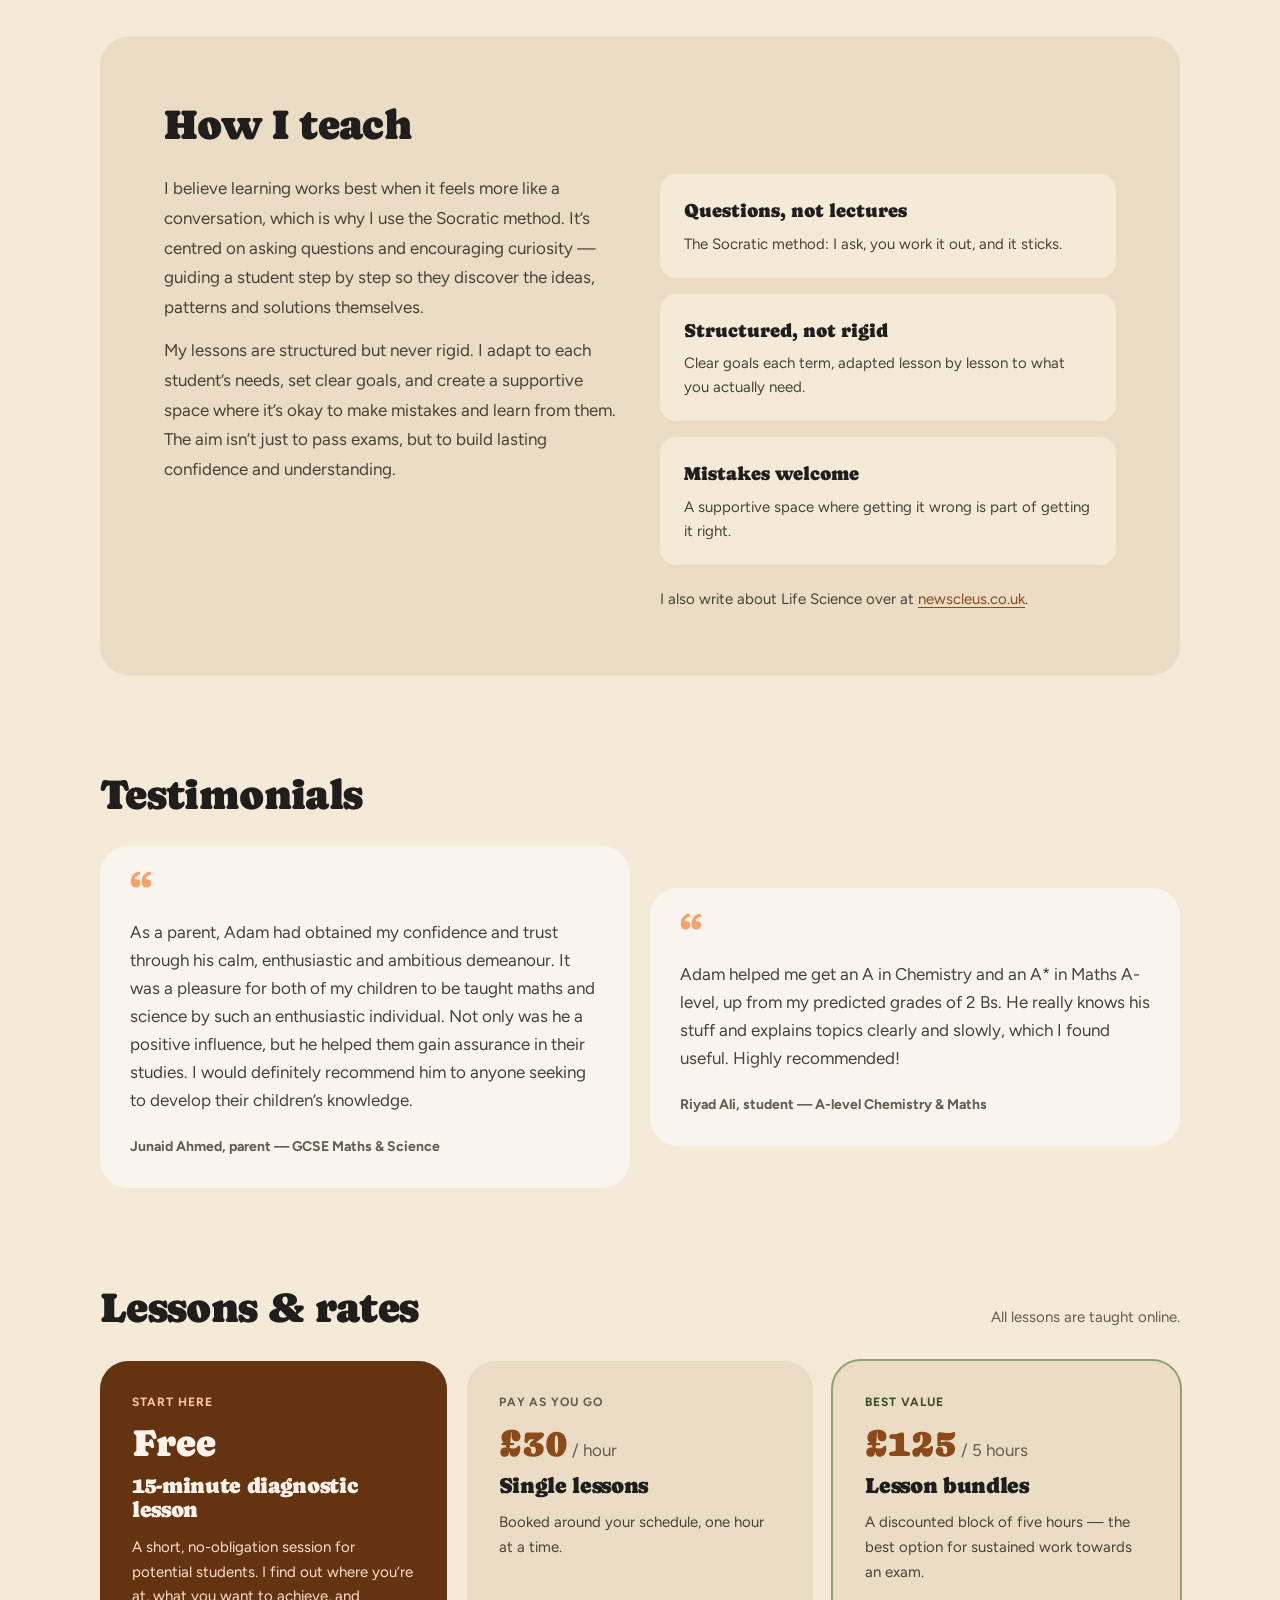
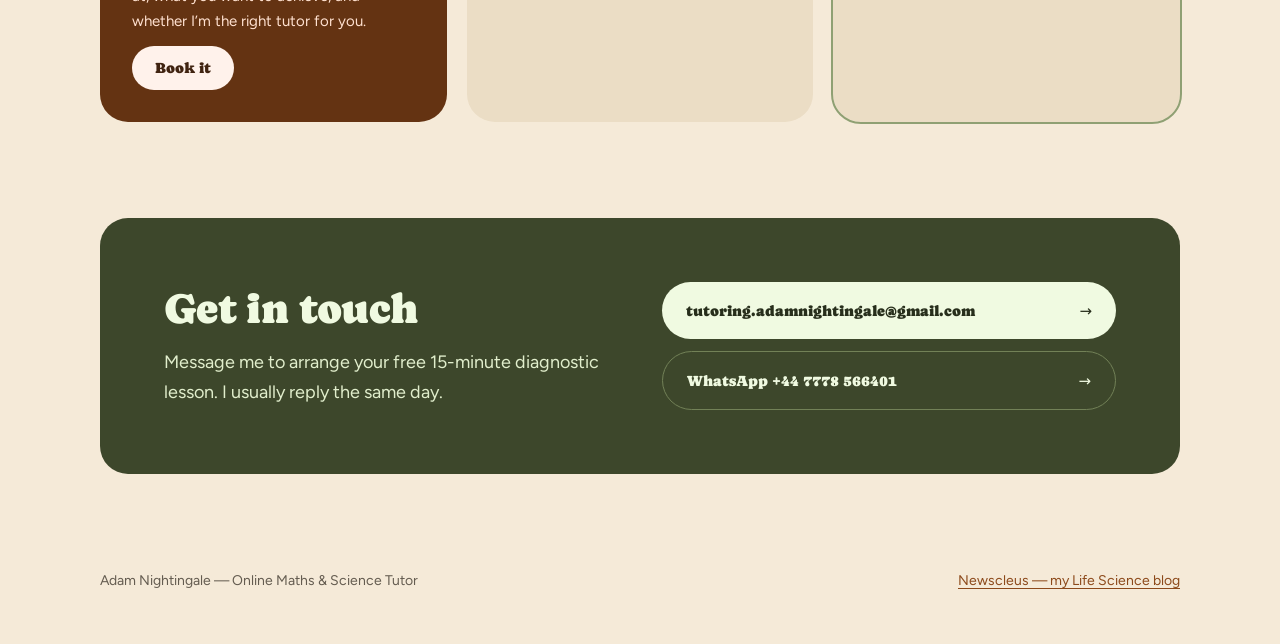
==== commit 488ae638: "Correct A level grades to A*AA The About me paragraph read "AAA at A level"; it should be "A*AA".  C" ====
--- a/index.html
+++ b/index.html
@@ -68,7 +68,7 @@
   <section id="about" style="max-width: 1080px; margin: 0 auto; padding: 0 0 96px; display: grid; grid-template-columns: repeat(auto-fit, minmax(280px, 1fr)); gap: 52px;">
     <div>
       <h2 style="font-size: clamp(30px, 3.4vw, 42px); margin: 0 0 22px;">About me</h2>
-      <p style="font-size: 17px; line-height: 1.75; color: var(--color-neutral-800); max-width: 50ch;">I hold a First Class Biochemistry degree from the University of Bristol, and I&rsquo;m currently pursuing a Master&rsquo;s in the Biology of Ageing at the University of Cologne as part of the highly competitive ImAGEin programme. Educated in the UK, I achieved the best GCSE results in my school and went on to secure AAA at A level.</p>
+      <p style="font-size: 17px; line-height: 1.75; color: var(--color-neutral-800); max-width: 50ch;">I hold a First Class Biochemistry degree from the University of Bristol, and I&rsquo;m currently pursuing a Master&rsquo;s in the Biology of Ageing at the University of Cologne as part of the highly competitive ImAGEin programme. Educated in the UK, I achieved the best GCSE results in my school and went on to secure A*AA at A level.</p>
       <p style="font-size: 17px; line-height: 1.75; color: var(--color-neutral-800); max-width: 50ch;">Alongside my academic background, I have over seven years of experience as a private tutor in Maths and Science. My students have gone on to achieve excellent results, including A grades at A level and grade 9s at GCSE. I&rsquo;ve worked with a wide range of students aged 12 to 19, and can confidently teach both within and beyond the UK curriculum.</p>
     </div>
     <div style="background: var(--color-accent-2-200); border-radius: var(--radius-lg); padding: 34px;">
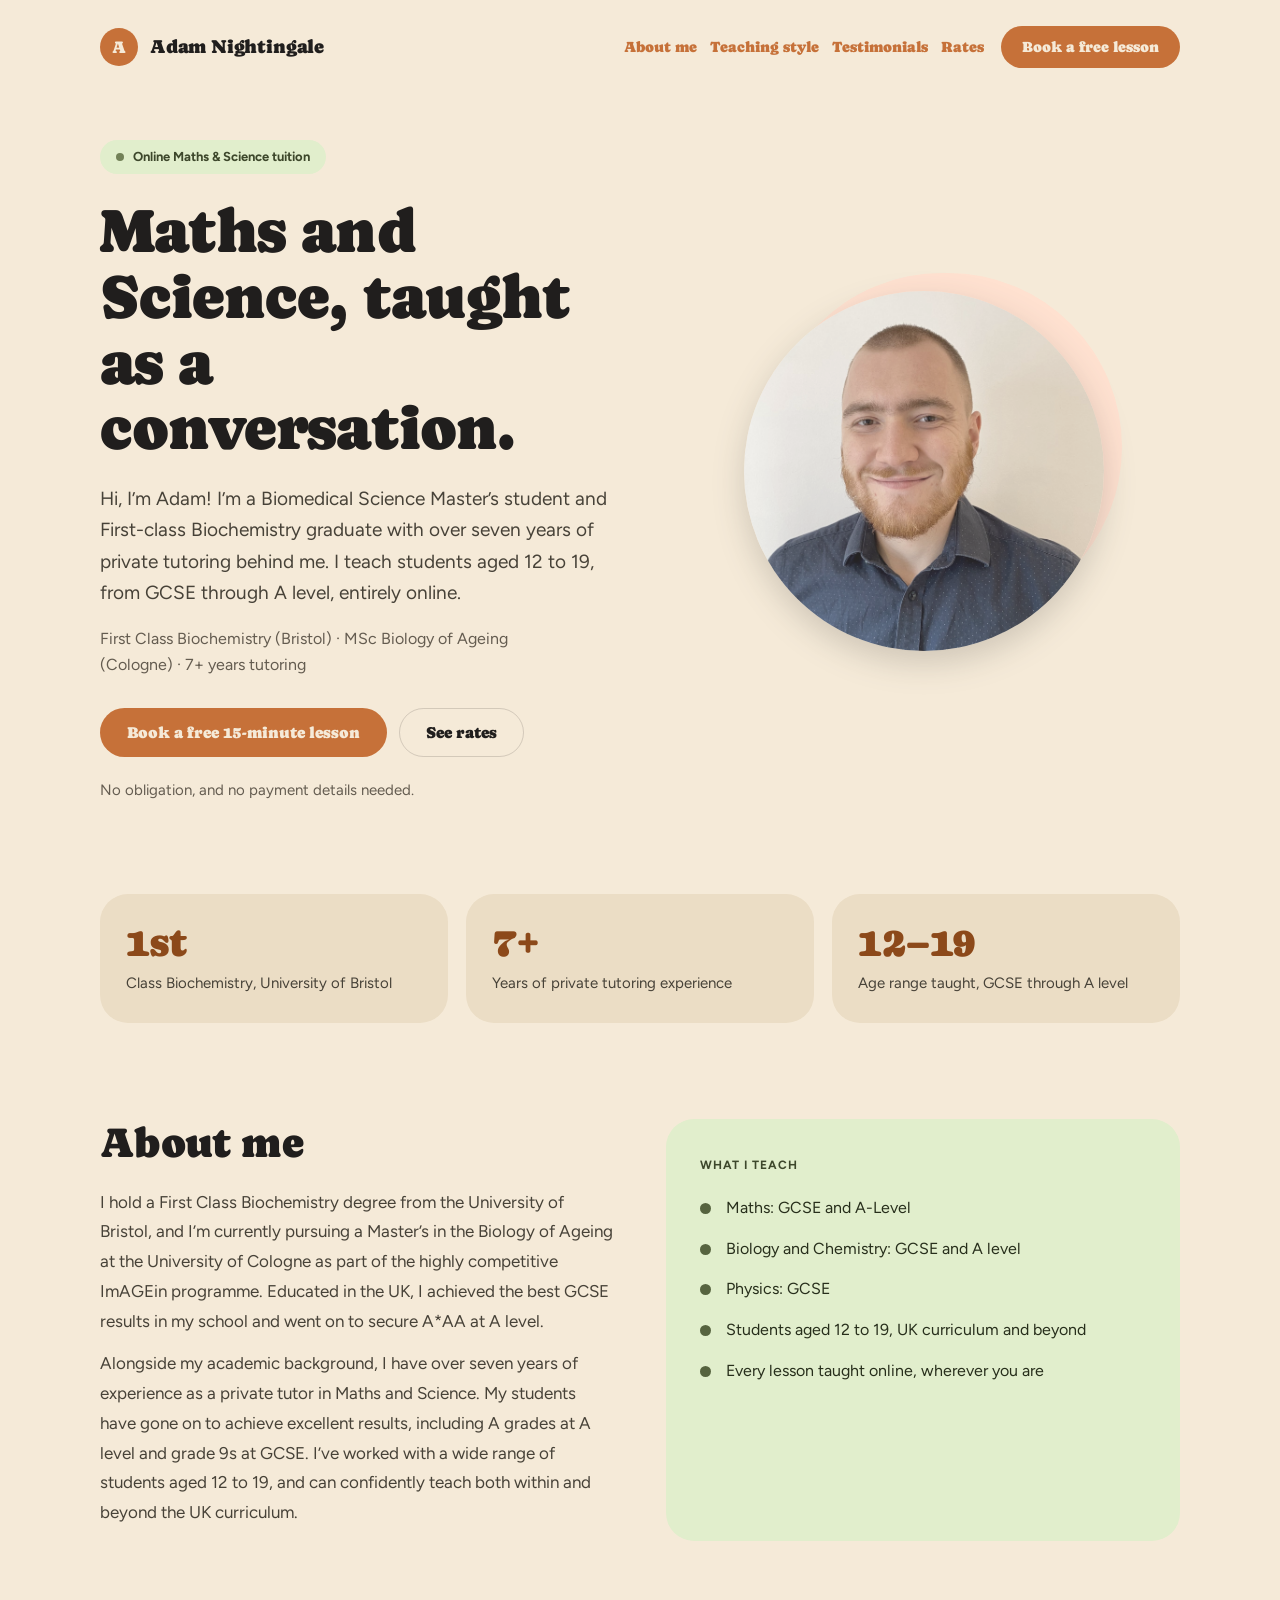
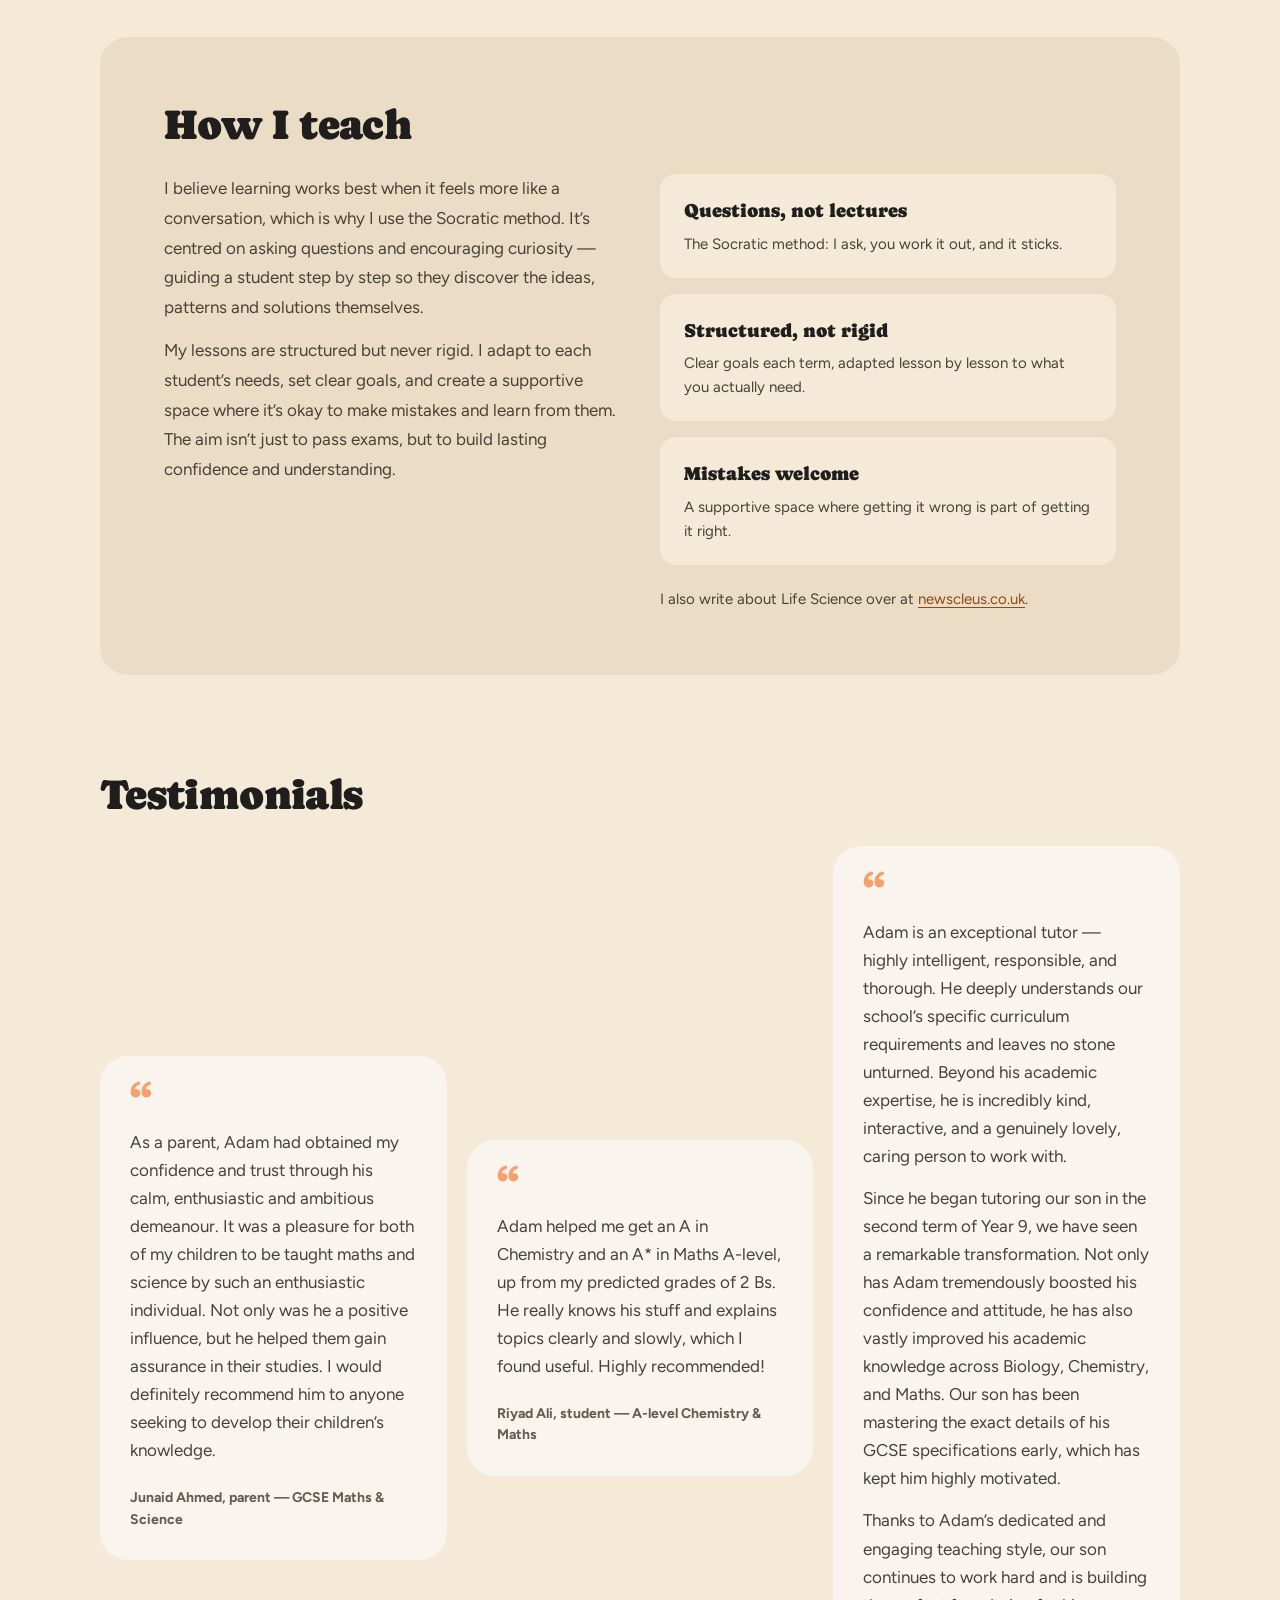
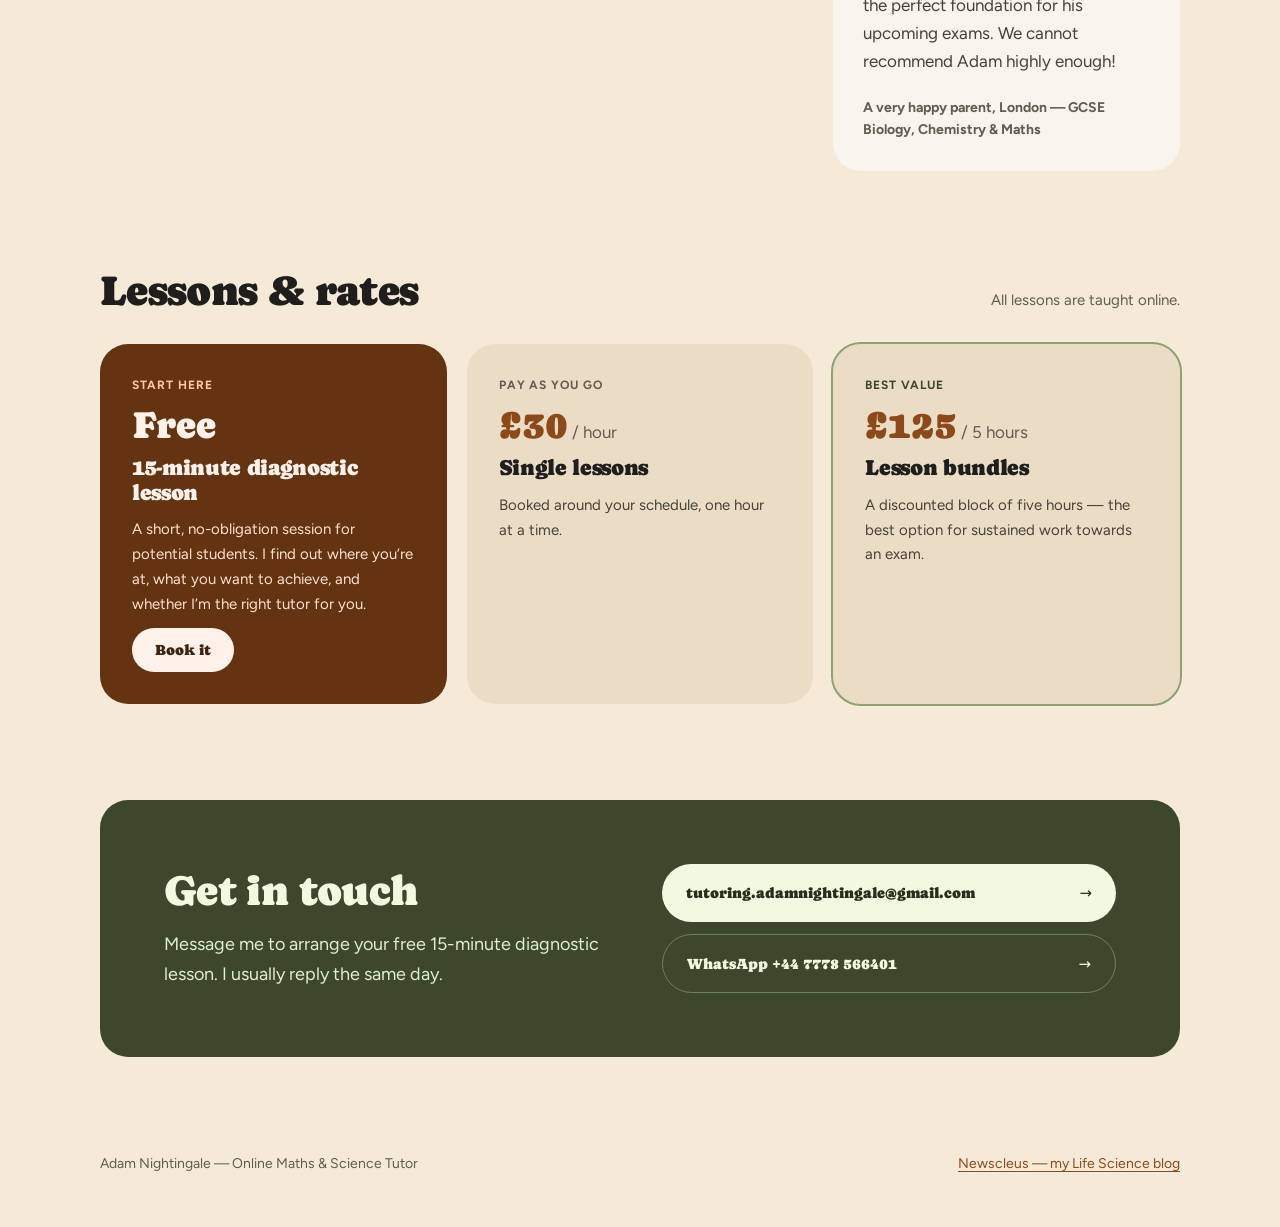
==== commit d54ef0ea: "Add Year 10 parent testimonial to testimonials section Adds a third testimonial card covering GCSE B" ====
--- a/index.html
+++ b/index.html
@@ -141,6 +141,15 @@
         <blockquote style="margin: 0; font-size: 17px; line-height: 1.65; color: var(--color-neutral-800); max-width: 62ch;">Adam helped me get an A in Chemistry and an A* in Maths A-level, up from my predicted grades of 2 Bs. He really knows his stuff and explains topics clearly and slowly, which I found useful. Highly recommended!</blockquote>
         <figcaption style="font-size: 14px; font-weight: 700; color: var(--color-neutral-700);">Riyad Ali, student &mdash; A-level Chemistry &amp; Maths</figcaption>
       </figure>
+      <figure style="background: var(--color-neutral-100); border-radius: var(--radius-lg); padding: 30px; display: flex; flex-direction: column; gap: 18px; width: 100%; max-width: 540px;">
+        <span aria-hidden="true" style="font-family: var(--font-heading); font-size: 40px; line-height: 0.6; color: var(--color-accent-400);">&ldquo;</span>
+        <blockquote style="margin: 0; font-size: 17px; line-height: 1.65; color: var(--color-neutral-800); max-width: 62ch;">
+          <p style="margin: 0 0 14px;">Adam is an exceptional tutor &mdash; highly intelligent, responsible, and thorough. He deeply understands our school&rsquo;s specific curriculum requirements and leaves no stone unturned. Beyond his academic expertise, he is incredibly kind, interactive, and a genuinely lovely, caring person to work with.</p>
+          <p style="margin: 0 0 14px;">Since he began tutoring our son in the second term of Year 9, we have seen a remarkable transformation. Not only has Adam tremendously boosted his confidence and attitude, he has also vastly improved his academic knowledge across Biology, Chemistry, and Maths. Our son has been mastering the exact details of his GCSE specifications early, which has kept him highly motivated.</p>
+          <p style="margin: 0;">Thanks to Adam&rsquo;s dedicated and engaging teaching style, our son continues to work hard and is building the perfect foundation for his upcoming exams. We cannot recommend Adam highly enough!</p>
+        </blockquote>
+        <figcaption style="font-size: 14px; font-weight: 700; color: var(--color-neutral-700);">A very happy parent, London &mdash; GCSE Biology, Chemistry &amp; Maths</figcaption>
+      </figure>
     </div>
   </section>
 
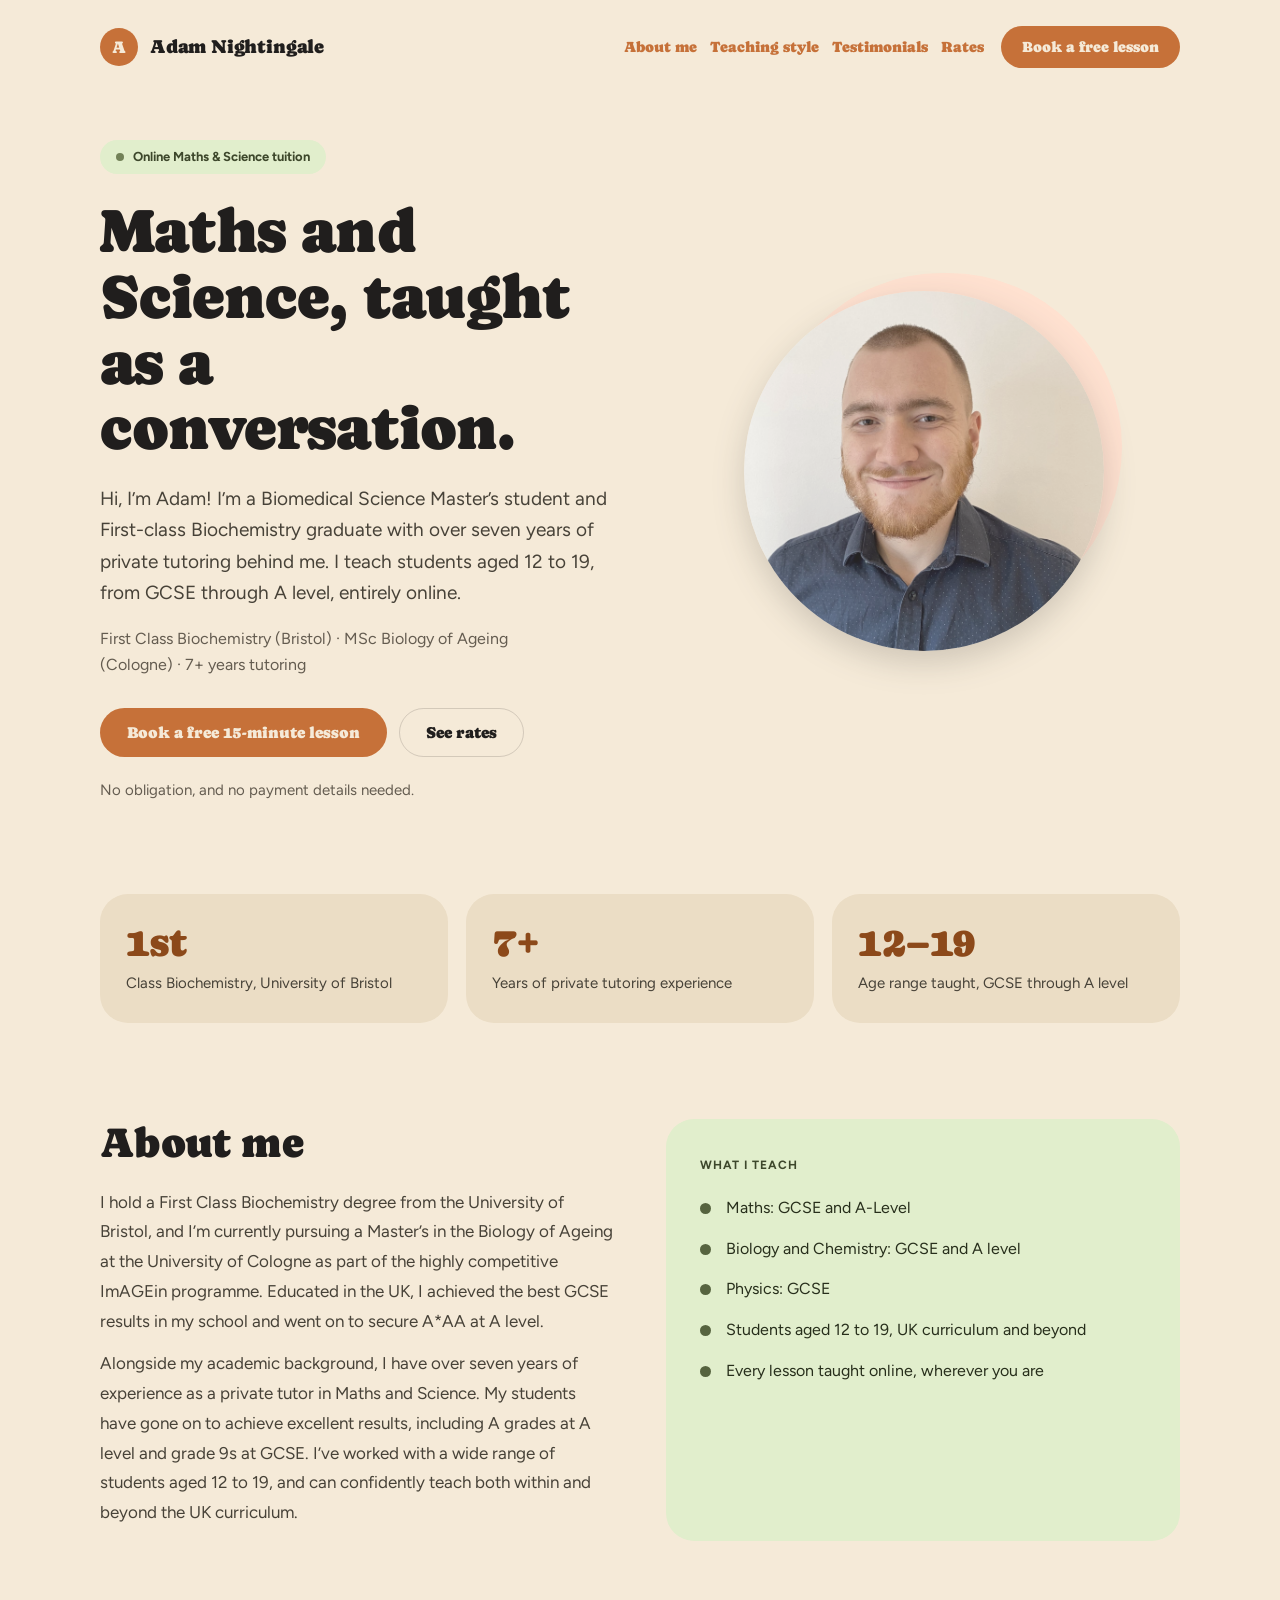
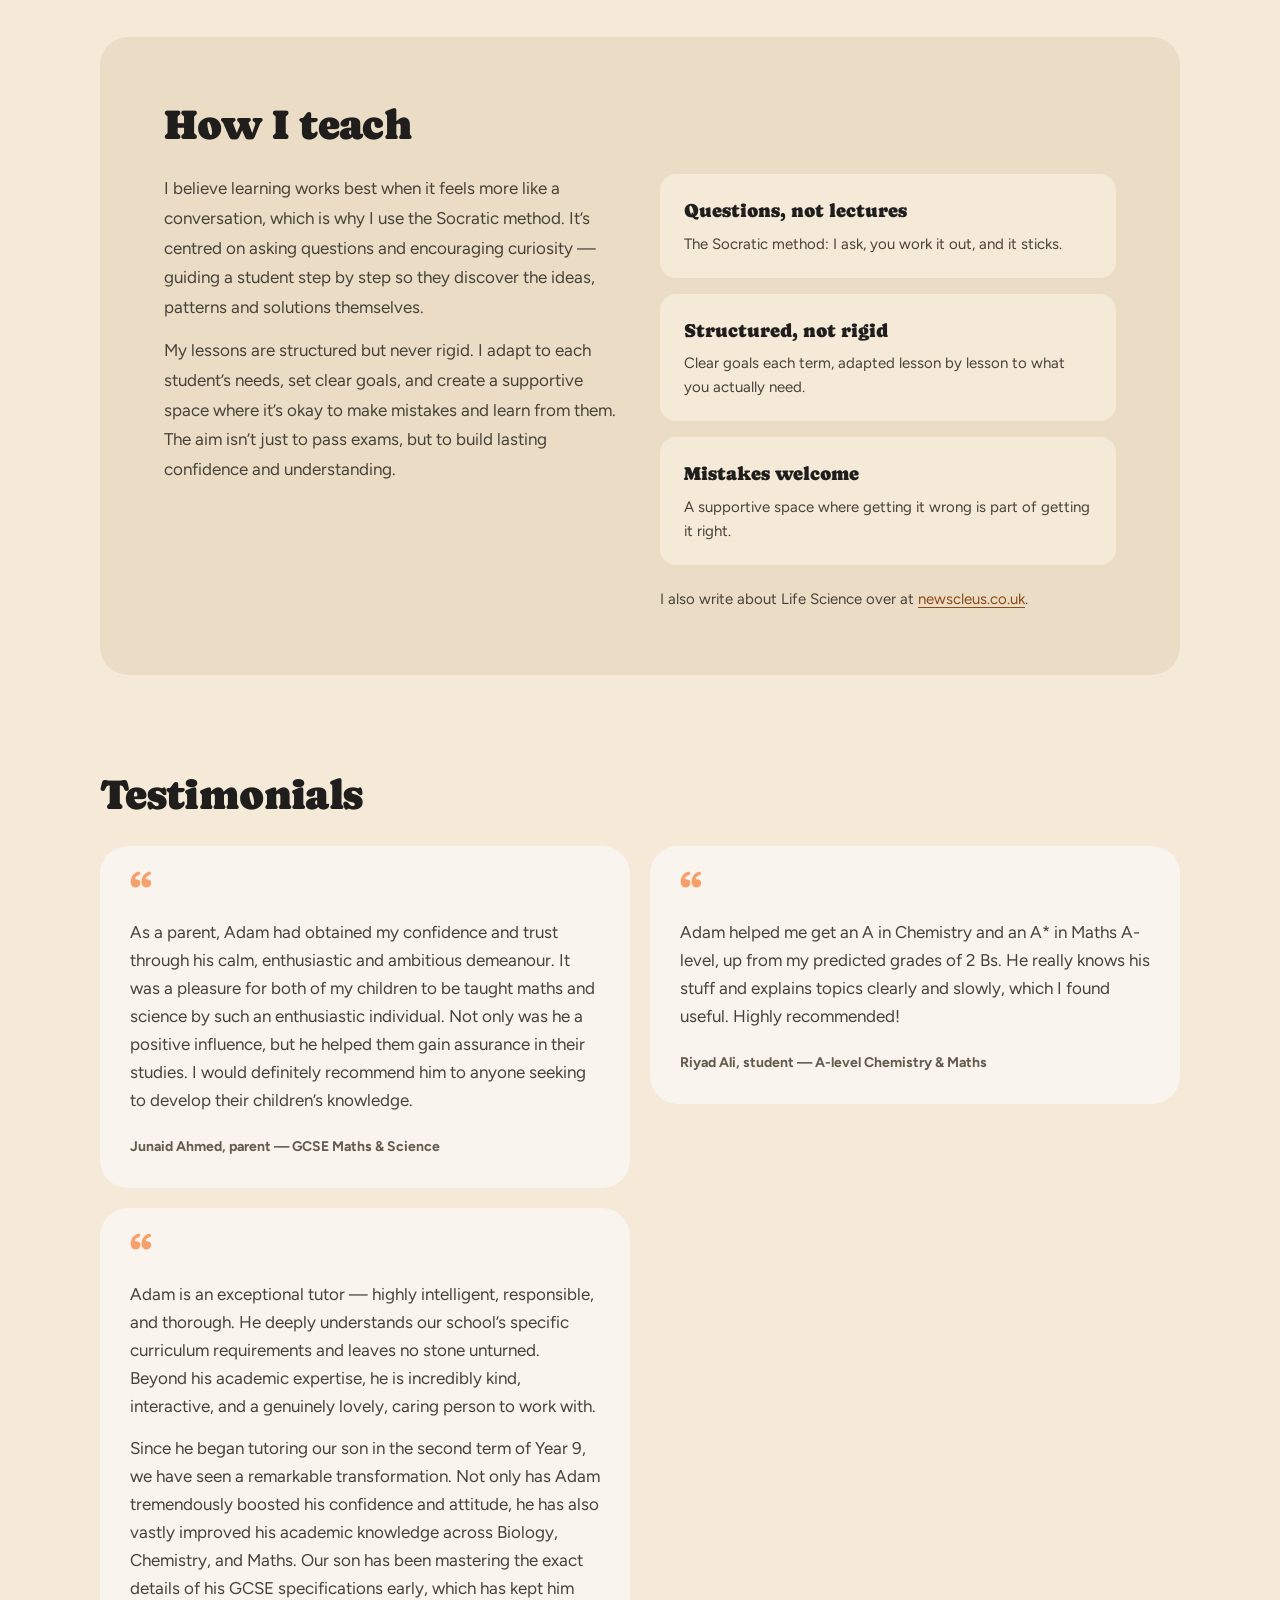
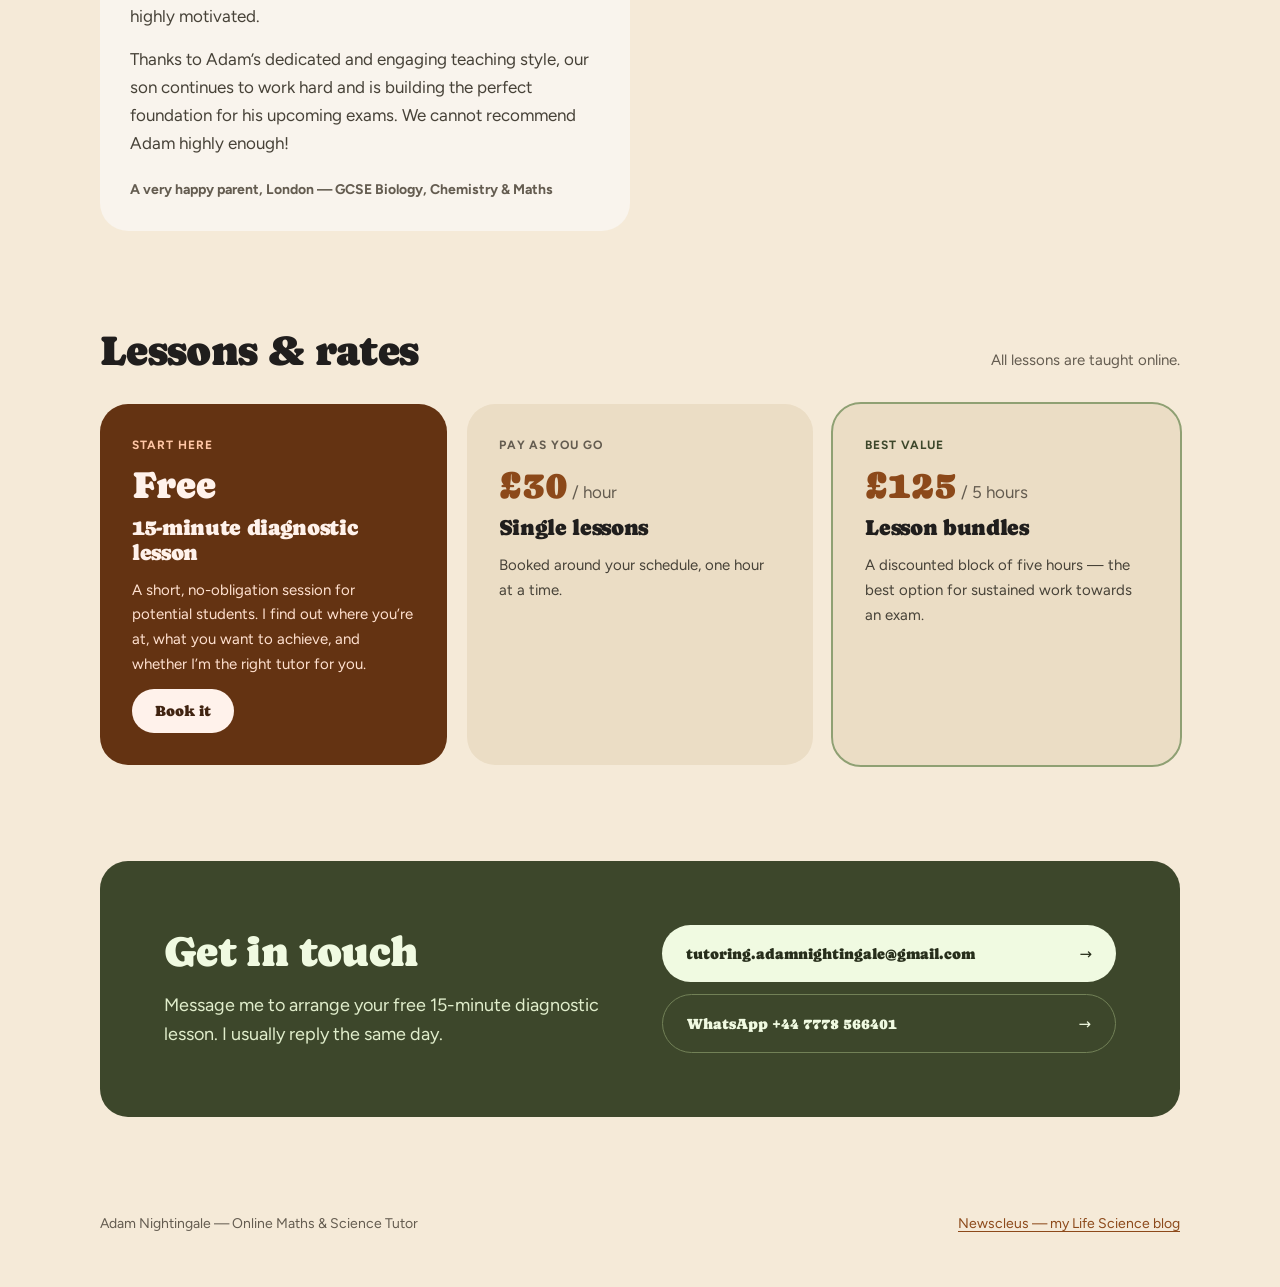
==== commit 0803b4a4: "Keep testimonial cards readable at three cards With a third card the auto-fit grid dropped to a 347p" ====
--- a/index.html
+++ b/index.html
@@ -130,7 +130,7 @@
          text inside <blockquote> and <figcaption>. They flow into columns
          automatically as you add more.
          ==================================================================== -->
-    <div style="display: grid; grid-template-columns: repeat(auto-fit, minmax(260px, 1fr)); gap: 20px; align-items: center; justify-items: center;">
+    <div style="display: grid; grid-template-columns: repeat(auto-fit, minmax(min(360px, 100%), 1fr)); gap: 20px; align-items: start; justify-items: center;">
       <figure style="background: var(--color-neutral-100); border-radius: var(--radius-lg); padding: 30px; display: flex; flex-direction: column; gap: 18px; width: 100%; max-width: 540px;">
         <span aria-hidden="true" style="font-family: var(--font-heading); font-size: 40px; line-height: 0.6; color: var(--color-accent-400);">&ldquo;</span>
         <blockquote style="margin: 0; font-size: 17px; line-height: 1.65; color: var(--color-neutral-800); max-width: 62ch;">As a parent, Adam had obtained my confidence and trust through his calm, enthusiastic and ambitious demeanour. It was a pleasure for both of my children to be taught maths and science by such an enthusiastic individual. Not only was he a positive influence, but he helped them gain assurance in their studies. I would definitely recommend him to anyone seeking to develop their children&rsquo;s knowledge.</blockquote>
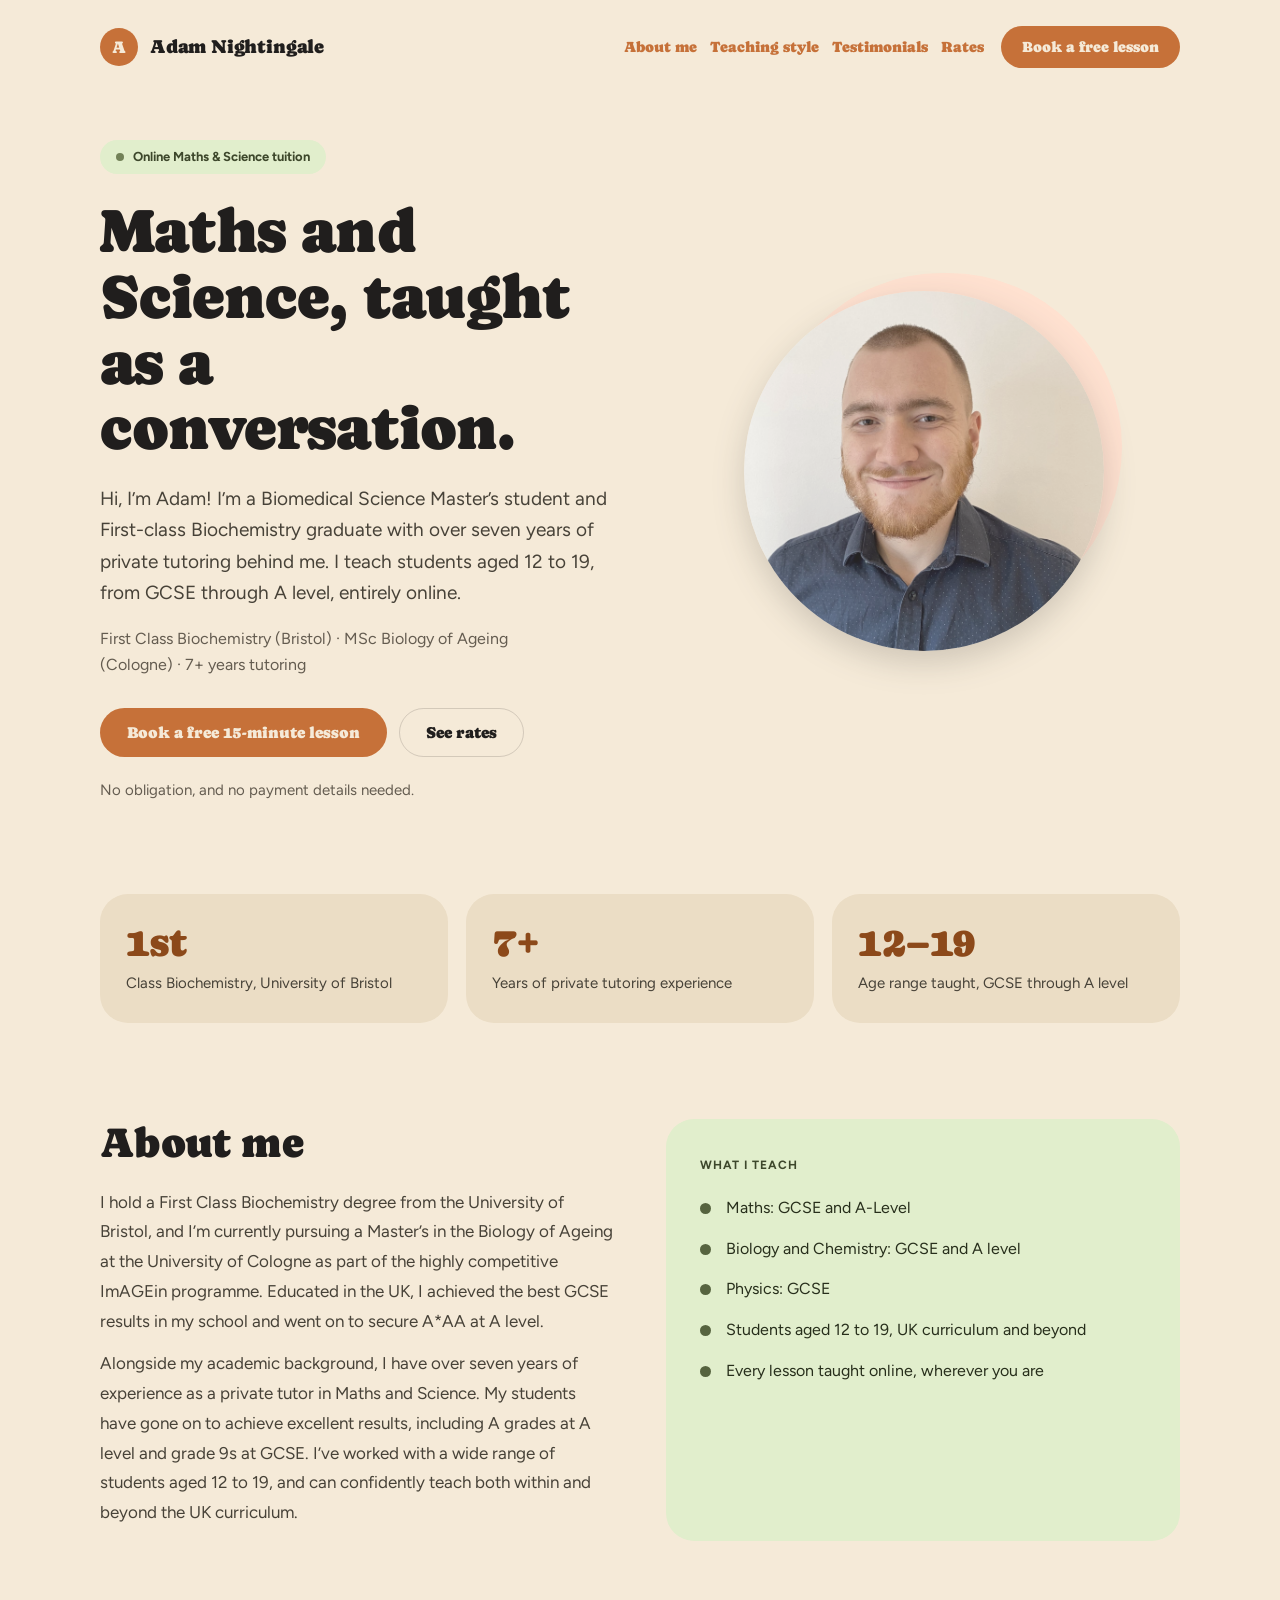
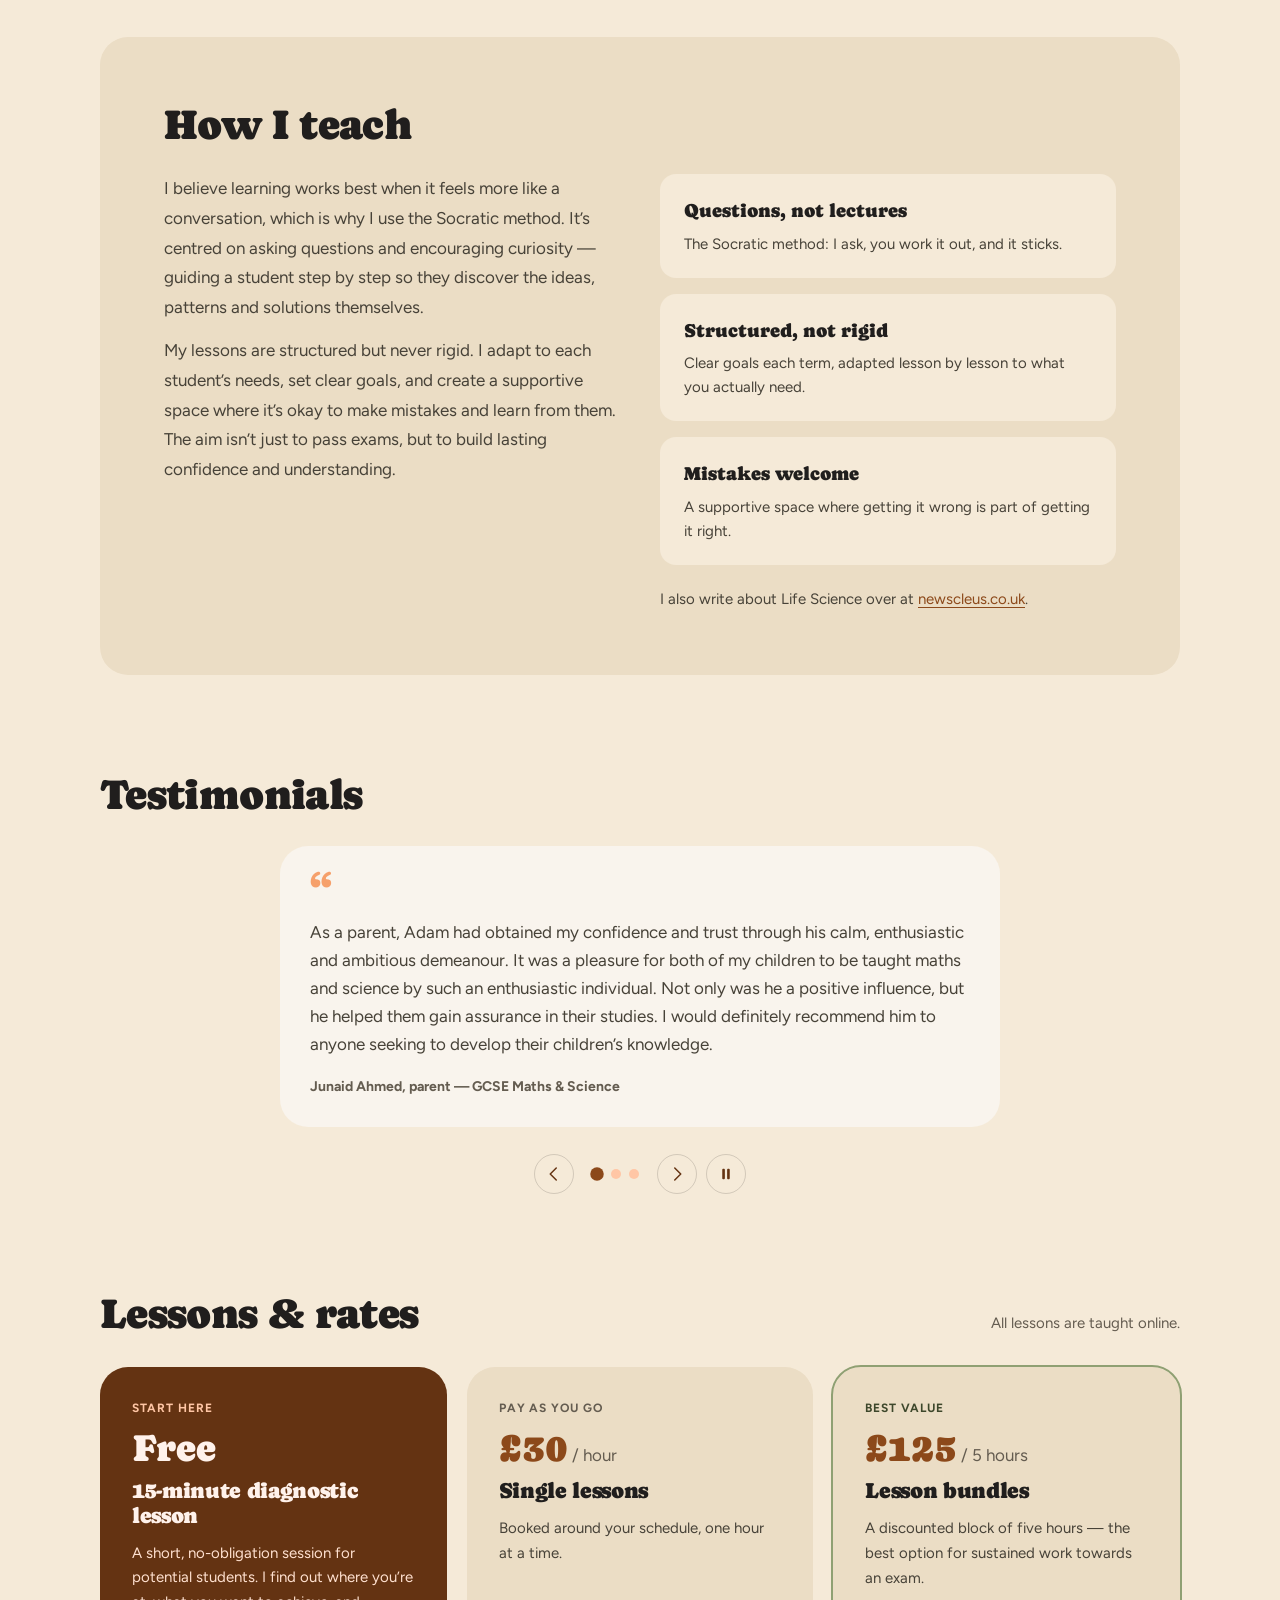
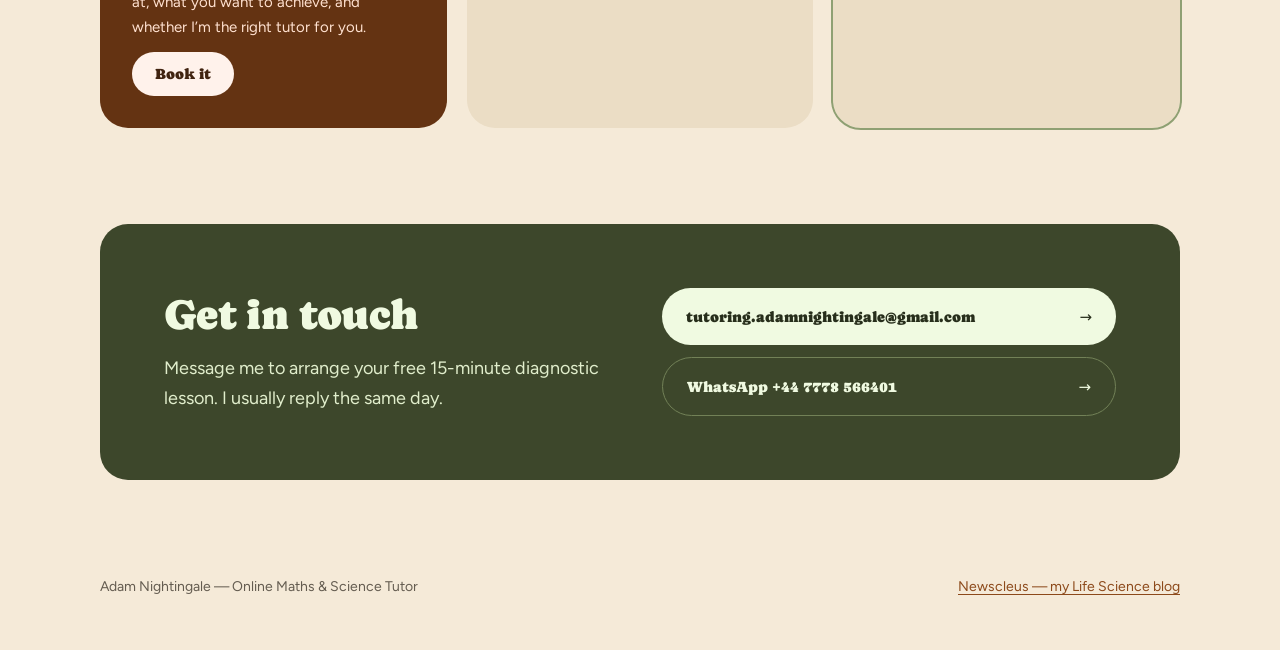
==== commit a2a0f9a6: "Rotate the testimonials as a carousel Show one testimonial at a time, advancing every 7 seconds, wit" ====
--- a/index.html
+++ b/index.html
@@ -126,30 +126,41 @@
   <section id="testimonials" style="max-width: 1080px; margin: 0 auto 96px;">
     <h2 style="font-size: clamp(30px, 3.4vw, 42px); margin: 0 0 28px;">Testimonials</h2>
     <!-- ====================================================================
-         To add another testimonial, copy a whole <figure> block and swap the
-         text inside <blockquote> and <figcaption>. They flow into columns
-         automatically as you add more.
+         To add another testimonial, copy a whole <figure class="testimonial">
+         block and swap the text inside the <blockquote> and <figcaption>.
+         Wrap each paragraph of the quote in its own <p>, and leave out the
+         surrounding quote marks - the card draws its own.
+
+         Without assets/carousel.js these flow into a plain grid. With it,
+         they become a single rotating panel and the dots are built to match
+         however many cards are here, so nothing else needs changing.
          ==================================================================== -->
-    <div style="display: grid; grid-template-columns: repeat(auto-fit, minmax(min(360px, 100%), 1fr)); gap: 20px; align-items: start; justify-items: center;">
-      <figure style="background: var(--color-neutral-100); border-radius: var(--radius-lg); padding: 30px; display: flex; flex-direction: column; gap: 18px; width: 100%; max-width: 540px;">
-        <span aria-hidden="true" style="font-family: var(--font-heading); font-size: 40px; line-height: 0.6; color: var(--color-accent-400);">&ldquo;</span>
-        <blockquote style="margin: 0; font-size: 17px; line-height: 1.65; color: var(--color-neutral-800); max-width: 62ch;">As a parent, Adam had obtained my confidence and trust through his calm, enthusiastic and ambitious demeanour. It was a pleasure for both of my children to be taught maths and science by such an enthusiastic individual. Not only was he a positive influence, but he helped them gain assurance in their studies. I would definitely recommend him to anyone seeking to develop their children&rsquo;s knowledge.</blockquote>
-        <figcaption style="font-size: 14px; font-weight: 700; color: var(--color-neutral-700);">Junaid Ahmed, parent &mdash; GCSE Maths &amp; Science</figcaption>
-      </figure>
-      <figure style="background: var(--color-neutral-100); border-radius: var(--radius-lg); padding: 30px; display: flex; flex-direction: column; gap: 18px; width: 100%; max-width: 540px;">
-        <span aria-hidden="true" style="font-family: var(--font-heading); font-size: 40px; line-height: 0.6; color: var(--color-accent-400);">&ldquo;</span>
-        <blockquote style="margin: 0; font-size: 17px; line-height: 1.65; color: var(--color-neutral-800); max-width: 62ch;">Adam helped me get an A in Chemistry and an A* in Maths A-level, up from my predicted grades of 2 Bs. He really knows his stuff and explains topics clearly and slowly, which I found useful. Highly recommended!</blockquote>
-        <figcaption style="font-size: 14px; font-weight: 700; color: var(--color-neutral-700);">Riyad Ali, student &mdash; A-level Chemistry &amp; Maths</figcaption>
-      </figure>
-      <figure style="background: var(--color-neutral-100); border-radius: var(--radius-lg); padding: 30px; display: flex; flex-direction: column; gap: 18px; width: 100%; max-width: 540px;">
-        <span aria-hidden="true" style="font-family: var(--font-heading); font-size: 40px; line-height: 0.6; color: var(--color-accent-400);">&ldquo;</span>
-        <blockquote style="margin: 0; font-size: 17px; line-height: 1.65; color: var(--color-neutral-800); max-width: 62ch;">
-          <p style="margin: 0 0 14px;">Adam is an exceptional tutor &mdash; highly intelligent, responsible, and thorough. He deeply understands our school&rsquo;s specific curriculum requirements and leaves no stone unturned. Beyond his academic expertise, he is incredibly kind, interactive, and a genuinely lovely, caring person to work with.</p>
-          <p style="margin: 0 0 14px;">Since he began tutoring our son in the second term of Year 9, we have seen a remarkable transformation. Not only has Adam tremendously boosted his confidence and attitude, he has also vastly improved his academic knowledge across Biology, Chemistry, and Maths. Our son has been mastering the exact details of his GCSE specifications early, which has kept him highly motivated.</p>
-          <p style="margin: 0;">Thanks to Adam&rsquo;s dedicated and engaging teaching style, our son continues to work hard and is building the perfect foundation for his upcoming exams. We cannot recommend Adam highly enough!</p>
-        </blockquote>
-        <figcaption style="font-size: 14px; font-weight: 700; color: var(--color-neutral-700);">A very happy parent, London &mdash; GCSE Biology, Chemistry &amp; Maths</figcaption>
-      </figure>
+    <div class="carousel" data-carousel>
+      <div class="carousel-track" data-carousel-track>
+        <figure class="testimonial">
+          <span class="testimonial-mark" aria-hidden="true">&ldquo;</span>
+          <blockquote class="testimonial-quote">
+            <p>As a parent, Adam had obtained my confidence and trust through his calm, enthusiastic and ambitious demeanour. It was a pleasure for both of my children to be taught maths and science by such an enthusiastic individual. Not only was he a positive influence, but he helped them gain assurance in their studies. I would definitely recommend him to anyone seeking to develop their children&rsquo;s knowledge.</p>
+          </blockquote>
+          <figcaption class="testimonial-attr">Junaid Ahmed, parent &mdash; GCSE Maths &amp; Science</figcaption>
+        </figure>
+        <figure class="testimonial">
+          <span class="testimonial-mark" aria-hidden="true">&ldquo;</span>
+          <blockquote class="testimonial-quote">
+            <p>Adam helped me get an A in Chemistry and an A* in Maths A-level, up from my predicted grades of 2 Bs. He really knows his stuff and explains topics clearly and slowly, which I found useful. Highly recommended!</p>
+          </blockquote>
+          <figcaption class="testimonial-attr">Riyad Ali, student &mdash; A-level Chemistry &amp; Maths</figcaption>
+        </figure>
+        <figure class="testimonial">
+          <span class="testimonial-mark" aria-hidden="true">&ldquo;</span>
+          <blockquote class="testimonial-quote">
+            <p>Adam is an exceptional tutor &mdash; highly intelligent, responsible, and thorough. He deeply understands our school&rsquo;s specific curriculum requirements and leaves no stone unturned. Beyond his academic expertise, he is incredibly kind, interactive, and a genuinely lovely, caring person to work with.</p>
+            <p>Since he began tutoring our son in the second term of Year 9, we have seen a remarkable transformation. Not only has Adam tremendously boosted his confidence and attitude, he has also vastly improved his academic knowledge across Biology, Chemistry, and Maths. Our son has been mastering the exact details of his GCSE specifications early, which has kept him highly motivated.</p>
+            <p>Thanks to Adam&rsquo;s dedicated and engaging teaching style, our son continues to work hard and is building the perfect foundation for his upcoming exams. We cannot recommend Adam highly enough!</p>
+          </blockquote>
+          <figcaption class="testimonial-attr">A very happy parent, London &mdash; GCSE Biology, Chemistry &amp; Maths</figcaption>
+        </figure>
+      </div>
     </div>
   </section>
 
@@ -202,5 +213,7 @@
   </footer>
 </div>
 
+<script src="assets/carousel.js" defer></script>
+
 </body>
 </html>
--- a/assets/styles.css
+++ b/assets/styles.css
@@ -347,3 +347,90 @@
   border: 1px solid var(--color-accent-2-600);
 }
 .contact-link-outline:hover { background: var(--color-accent-2-700); color: var(--color-accent-2-100); }
+
+/* ══════════════════════════════════════════════════════════════════════════
+   Testimonials — a plain grid by default, upgraded to a rotating carousel by
+   assets/carousel.js. The .is-carousel class is added by that script only
+   after it has successfully taken over, so with JavaScript off (or broken)
+   every testimonial stays on the page in the grid below.
+   ══════════════════════════════════════════════════════════════════════ */
+
+.carousel-track {
+  display: grid;
+  grid-template-columns: repeat(auto-fit, minmax(min(360px, 100%), 1fr));
+  gap: 20px;
+  align-items: start;
+  justify-items: center;
+}
+
+.testimonial {
+  background: var(--color-neutral-100);
+  border-radius: var(--radius-lg);
+  padding: 30px;
+  display: flex;
+  flex-direction: column;
+  gap: 18px;
+  width: 100%;
+  max-width: 540px;
+}
+.testimonial-mark {
+  font-family: var(--font-heading); font-weight: var(--font-heading-weight);
+  font-size: 40px; line-height: 0.6; color: var(--color-accent-400);
+}
+.testimonial-quote {
+  margin: 0; max-width: 62ch;
+  font-size: 17px; line-height: 1.65; color: var(--color-neutral-800);
+}
+.testimonial-quote p { margin: 0 0 14px; }
+.testimonial-quote p:last-child { margin-bottom: 0; }
+.testimonial-attr {
+  margin: 0; font-size: 14px; font-weight: 700; color: var(--color-neutral-700);
+}
+
+/* — carousel mode — */
+.carousel.is-carousel .carousel-track {
+  display: block; position: relative; overflow: hidden;
+  height: 0; /* carousel.js sets the real height, and animates between them */
+  transition: height 420ms cubic-bezier(0.4, 0, 0.2, 1);
+}
+.is-carousel .testimonial {
+  position: absolute; top: 0; left: 50%; transform: translateX(-50%);
+  max-width: 720px;
+  opacity: 0; visibility: hidden;
+  transition: opacity 420ms ease, visibility 0s linear 420ms;
+}
+.is-carousel .testimonial.is-active {
+  opacity: 1; visibility: visible;
+  transition: opacity 420ms ease, visibility 0s;
+}
+
+/* — carousel controls, built by carousel.js — */
+.carousel-controls {
+  display: flex; align-items: center; justify-content: center;
+  gap: var(--space-2); margin-top: var(--space-6);
+}
+.carousel-btn {
+  display: inline-flex; align-items: center; justify-content: center;
+  width: 40px; height: 40px; padding: 0; flex: none;
+  cursor: pointer; color: var(--color-accent-800);
+  background: transparent;
+  border: 1px solid var(--color-divider); border-radius: 999px;
+}
+.carousel-btn:hover { background: color-mix(in srgb, var(--color-accent) 12%, transparent); }
+.carousel-btn:active { background: color-mix(in srgb, var(--color-accent) 20%, transparent); }
+.carousel-btn svg { width: 18px; height: 18px; display: block; }
+.carousel-dots { display: flex; align-items: center; gap: var(--space-2); margin-inline: var(--space-2); }
+.carousel-dot {
+  width: 10px; height: 10px; padding: 0; flex: none;
+  cursor: pointer; background: var(--color-accent-300);
+  border: 0; border-radius: 999px;
+  transition: background 200ms ease, transform 200ms ease;
+}
+.carousel-dot:hover { background: var(--color-accent-500); }
+.carousel-dot[aria-current='true'] { background: var(--color-accent-700); transform: scale(1.35); }
+
+@media (prefers-reduced-motion: reduce) {
+  .carousel.is-carousel .carousel-track,
+  .is-carousel .testimonial,
+  .carousel-dot { transition: none; }
+}
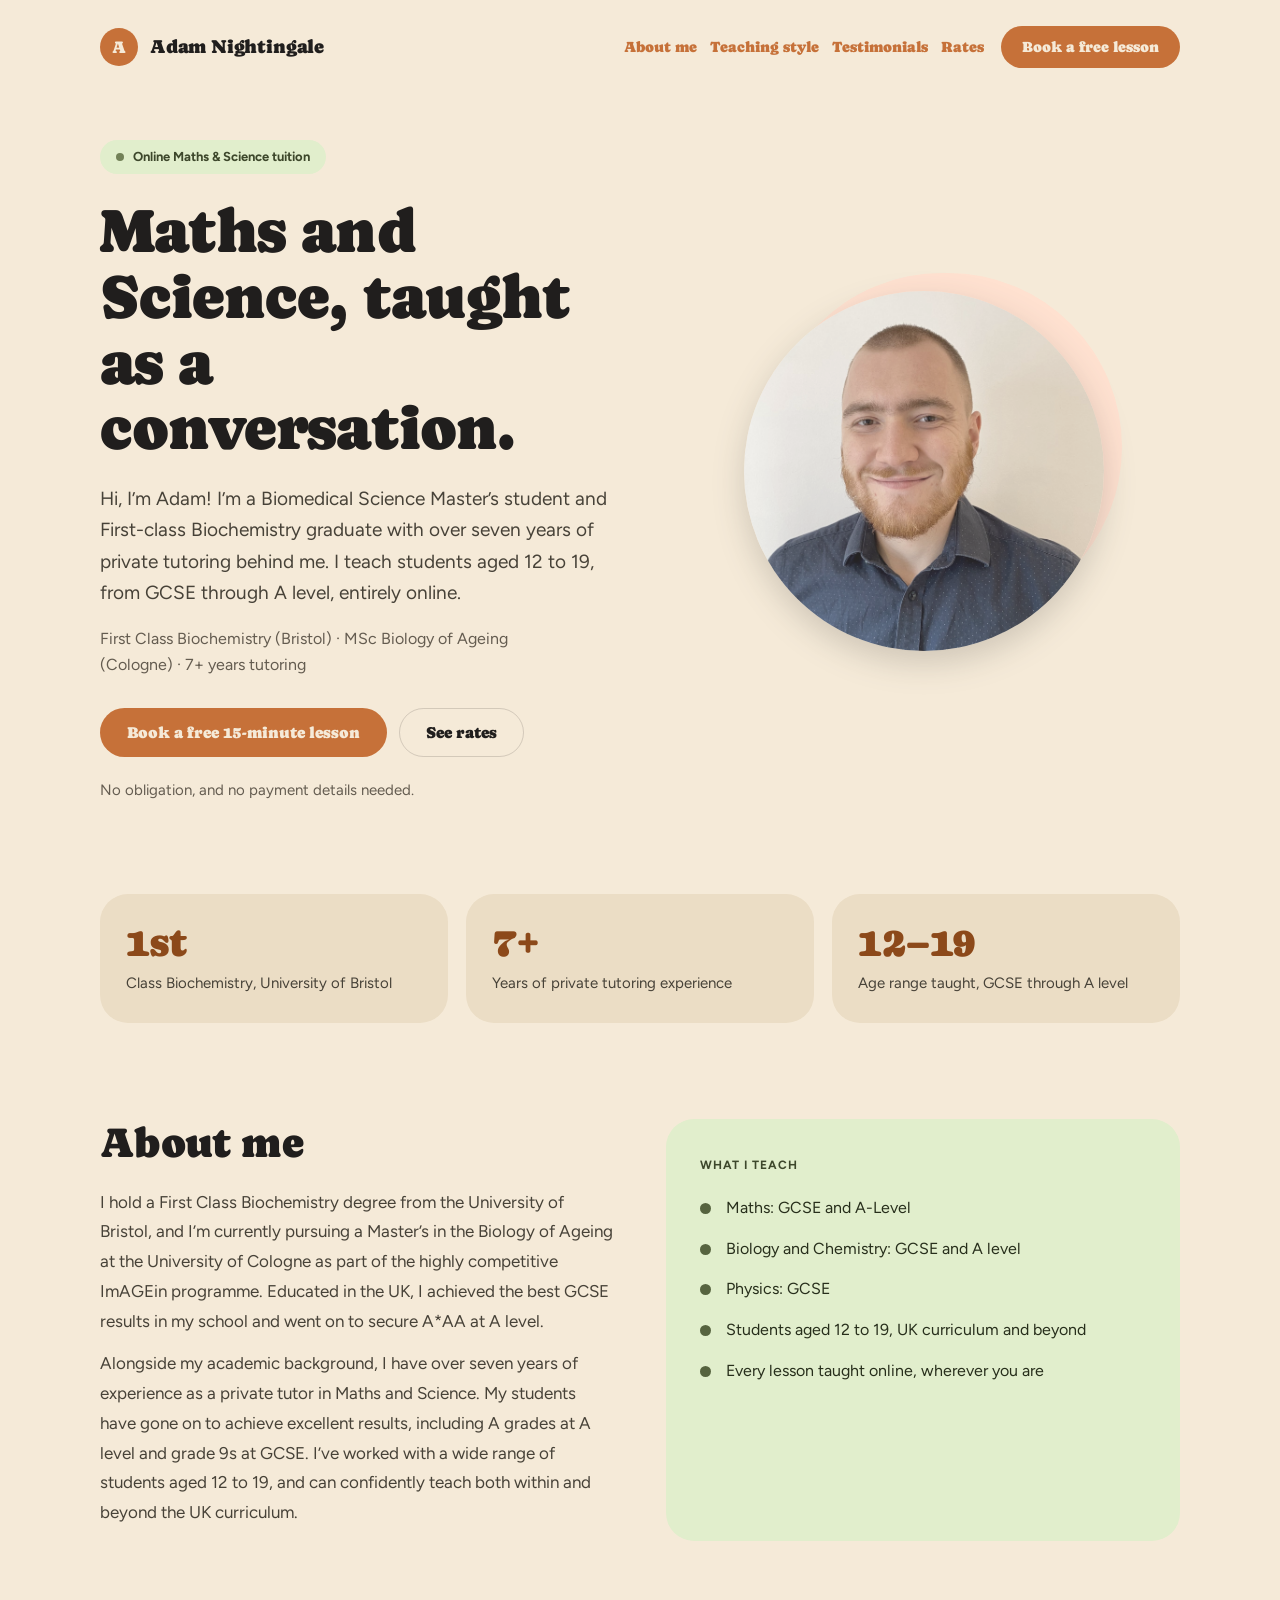
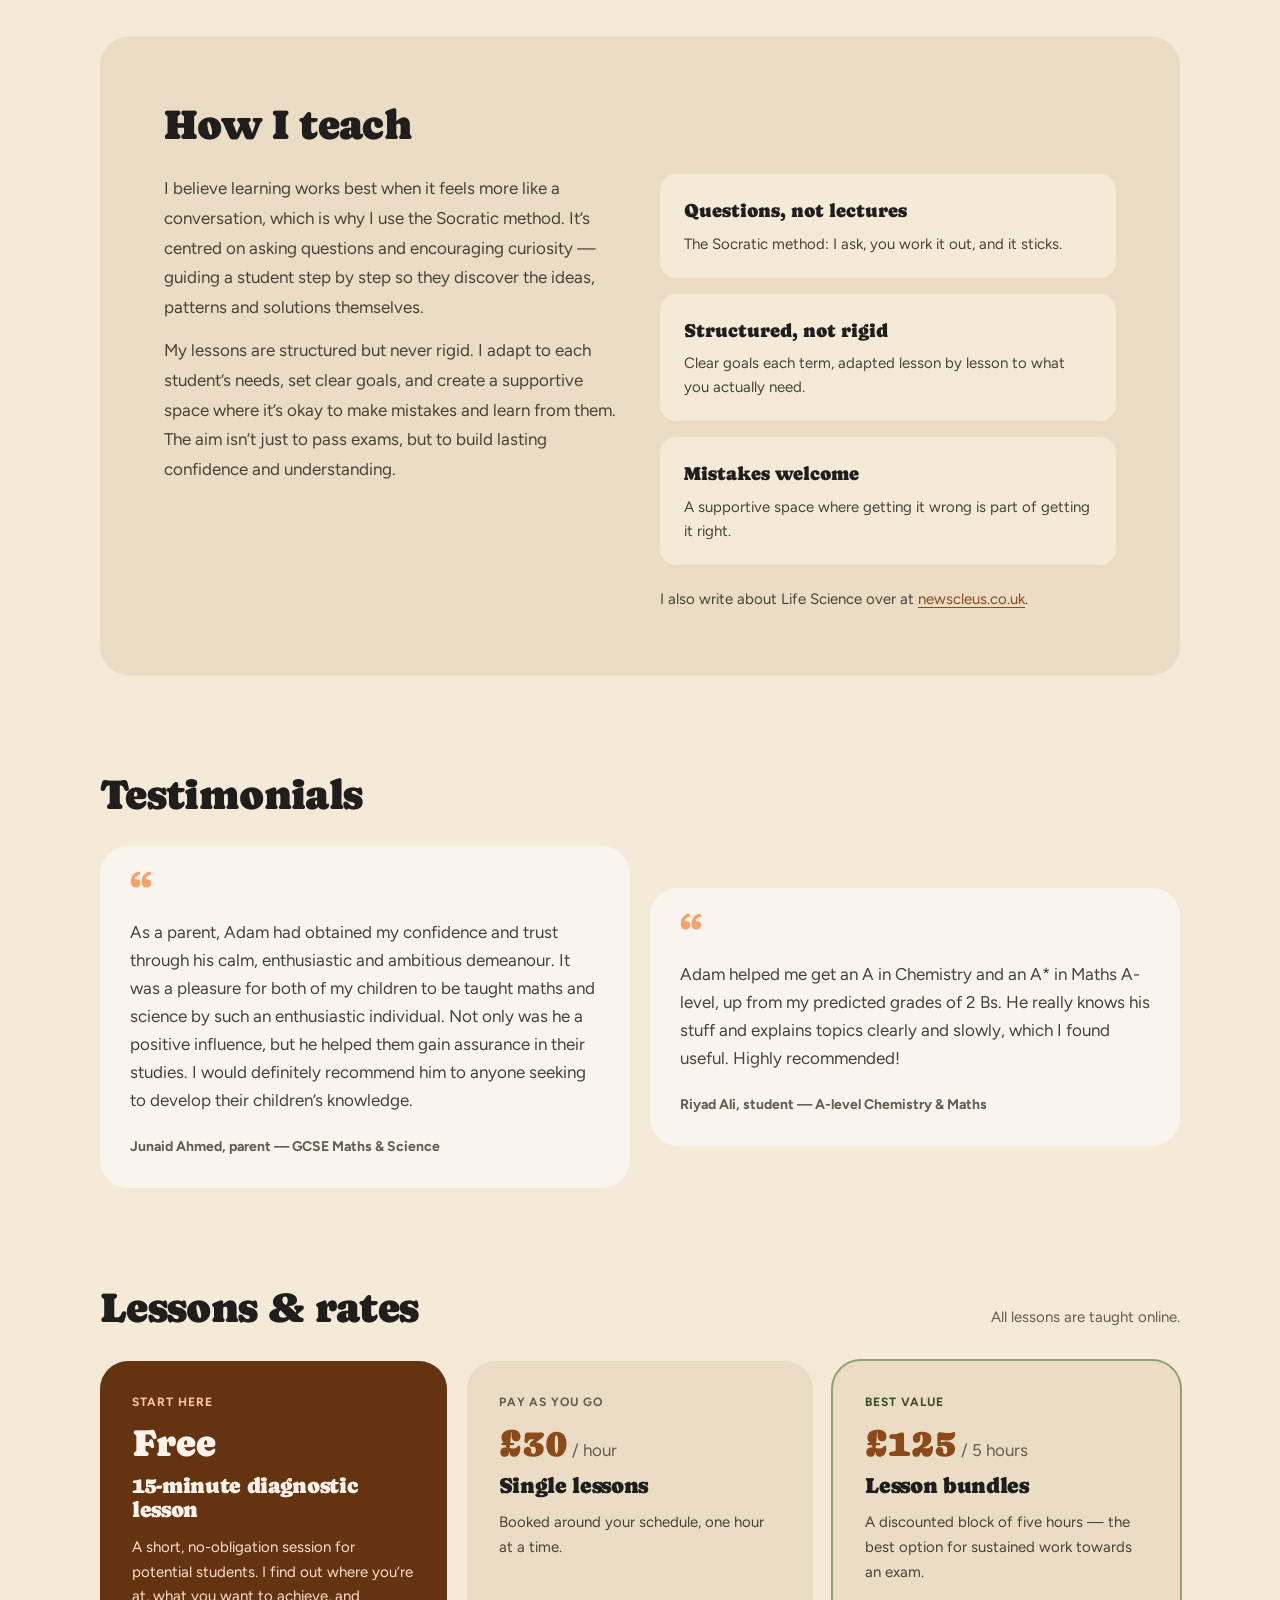
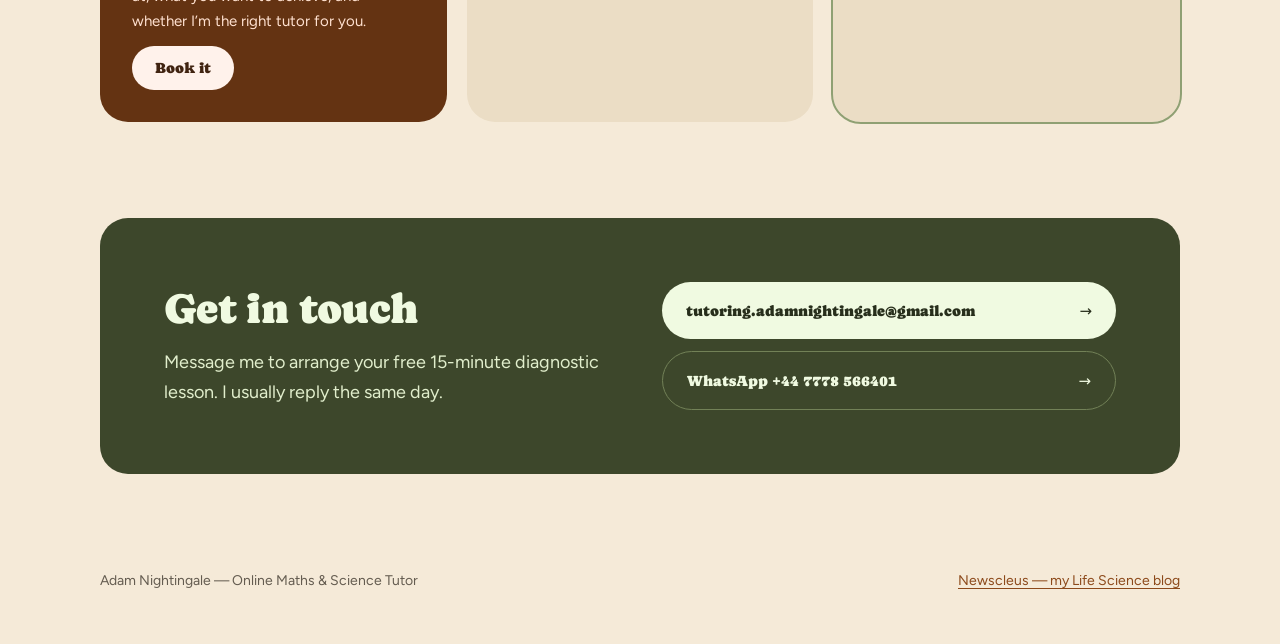
==== commit fd76f7c0: "Stop the narrow-viewport layout overflowing below 360px Two remaining causes of sideways scroll on v" ====
--- a/index.html
+++ b/index.html
@@ -27,7 +27,7 @@
     </nav>
   </header>
 
-  <section id="top" style="max-width: 1080px; margin: 0 auto; padding: 72px 0 92px; display: grid; grid-template-columns: repeat(auto-fit, minmax(300px, 1fr)); gap: 56px; align-items: center;">
+  <section id="top" style="max-width: 1080px; margin: 0 auto; padding: 72px 0 92px; display: grid; grid-template-columns: repeat(auto-fit, minmax(min(300px, 100%), 1fr)); gap: 56px; align-items: center;">
     <div>
       <div style="display: inline-flex; align-items: center; gap: 9px; padding: 7px 16px; border-radius: 999px; background: var(--color-accent-2-200); color: var(--color-accent-2-800); font-size: 13px; font-weight: 700; margin-bottom: 24px;">
         <span style="width: 8px; height: 8px; border-radius: 999px; background: var(--color-accent-2-600); display: block;"></span>
@@ -44,13 +44,13 @@
     </div>
     <div style="display: grid; place-items: center;">
       <div style="position: relative; width: min(360px, 100%);">
-        <div style="position: absolute; inset: -18px -18px 30px 24px; border-radius: 999px; background: var(--color-accent-200);"></div>
+        <div style="position: absolute; inset: -18px max(-18px, -5vw) 30px 24px; border-radius: 999px; background: var(--color-accent-200);"></div>
         <img class="washed" src="assets/headshot.jpg" alt="Adam Nightingale" width="360" height="360" style="position: relative; width: 100%; aspect-ratio: 1; object-fit: cover; object-position: 50% 22%; border-radius: 999px; box-shadow: var(--shadow-lg);">
       </div>
     </div>
   </section>
 
-  <section style="max-width: 1080px; margin: 0 auto 96px; display: grid; grid-template-columns: repeat(auto-fit, minmax(190px, 1fr)); gap: 18px;">
+  <section style="max-width: 1080px; margin: 0 auto 96px; display: grid; grid-template-columns: repeat(auto-fit, minmax(min(190px, 100%), 1fr)); gap: 18px;">
     <div style="background: var(--color-surface); border-radius: var(--radius-lg); padding: 28px 26px;">
       <div style="font-family: var(--font-heading); font-size: 40px; line-height: 1; color: var(--color-accent-700); margin-bottom: 10px;">1st</div>
       <div style="font-size: 15px; line-height: 1.5; color: var(--color-neutral-800);">Class Biochemistry, University of Bristol</div>
@@ -65,7 +65,7 @@
     </div>
   </section>
 
-  <section id="about" style="max-width: 1080px; margin: 0 auto; padding: 0 0 96px; display: grid; grid-template-columns: repeat(auto-fit, minmax(280px, 1fr)); gap: 52px;">
+  <section id="about" style="max-width: 1080px; margin: 0 auto; padding: 0 0 96px; display: grid; grid-template-columns: repeat(auto-fit, minmax(min(280px, 100%), 1fr)); gap: 52px;">
     <div>
       <h2 style="font-size: clamp(30px, 3.4vw, 42px); margin: 0 0 22px;">About me</h2>
       <p style="font-size: 17px; line-height: 1.75; color: var(--color-neutral-800); max-width: 50ch;">I hold a First Class Biochemistry degree from the University of Bristol, and I&rsquo;m currently pursuing a Master&rsquo;s in the Biology of Ageing at the University of Cologne as part of the highly competitive ImAGEin programme. Educated in the UK, I achieved the best GCSE results in my school and went on to secure A*AA at A level.</p>
@@ -100,7 +100,7 @@
 
   <section id="teaching" style="max-width: 1080px; margin: 0 auto 96px; background: var(--color-surface); border-radius: var(--radius-lg); padding: clamp(34px, 5vw, 64px);">
     <h2 style="font-size: clamp(30px, 3.4vw, 42px); margin: 0 0 26px; max-width: 18ch;">How I teach</h2>
-    <div style="display: grid; grid-template-columns: repeat(auto-fit, minmax(280px, 1fr)); gap: 40px;">
+    <div style="display: grid; grid-template-columns: repeat(auto-fit, minmax(min(280px, 100%), 1fr)); gap: 40px;">
       <div>
         <p style="font-size: 17px; line-height: 1.75; color: var(--color-neutral-800);">I believe learning works best when it feels more like a conversation, which is why I use the Socratic method. It&rsquo;s centred on asking questions and encouraging curiosity &mdash; guiding a student step by step so they discover the ideas, patterns and solutions themselves.</p>
         <p style="font-size: 17px; line-height: 1.75; color: var(--color-neutral-800);">My lessons are structured but never rigid. I adapt to each student&rsquo;s needs, set clear goals, and create a supportive space where it&rsquo;s okay to make mistakes and learn from them. The aim isn&rsquo;t just to pass exams, but to build lasting confidence and understanding.</p>
@@ -126,41 +126,21 @@
   <section id="testimonials" style="max-width: 1080px; margin: 0 auto 96px;">
     <h2 style="font-size: clamp(30px, 3.4vw, 42px); margin: 0 0 28px;">Testimonials</h2>
     <!-- ====================================================================
-         To add another testimonial, copy a whole <figure class="testimonial">
-         block and swap the text inside the <blockquote> and <figcaption>.
-         Wrap each paragraph of the quote in its own <p>, and leave out the
-         surrounding quote marks - the card draws its own.
-
-         Without assets/carousel.js these flow into a plain grid. With it,
-         they become a single rotating panel and the dots are built to match
-         however many cards are here, so nothing else needs changing.
+         To add another testimonial, copy a whole <figure> block and swap the
+         text inside <blockquote> and <figcaption>. They flow into columns
+         automatically as you add more.
          ==================================================================== -->
-    <div class="carousel" data-carousel>
-      <div class="carousel-track" data-carousel-track>
-        <figure class="testimonial">
-          <span class="testimonial-mark" aria-hidden="true">&ldquo;</span>
-          <blockquote class="testimonial-quote">
-            <p>As a parent, Adam had obtained my confidence and trust through his calm, enthusiastic and ambitious demeanour. It was a pleasure for both of my children to be taught maths and science by such an enthusiastic individual. Not only was he a positive influence, but he helped them gain assurance in their studies. I would definitely recommend him to anyone seeking to develop their children&rsquo;s knowledge.</p>
-          </blockquote>
-          <figcaption class="testimonial-attr">Junaid Ahmed, parent &mdash; GCSE Maths &amp; Science</figcaption>
-        </figure>
-        <figure class="testimonial">
-          <span class="testimonial-mark" aria-hidden="true">&ldquo;</span>
-          <blockquote class="testimonial-quote">
-            <p>Adam helped me get an A in Chemistry and an A* in Maths A-level, up from my predicted grades of 2 Bs. He really knows his stuff and explains topics clearly and slowly, which I found useful. Highly recommended!</p>
-          </blockquote>
-          <figcaption class="testimonial-attr">Riyad Ali, student &mdash; A-level Chemistry &amp; Maths</figcaption>
-        </figure>
-        <figure class="testimonial">
-          <span class="testimonial-mark" aria-hidden="true">&ldquo;</span>
-          <blockquote class="testimonial-quote">
-            <p>Adam is an exceptional tutor &mdash; highly intelligent, responsible, and thorough. He deeply understands our school&rsquo;s specific curriculum requirements and leaves no stone unturned. Beyond his academic expertise, he is incredibly kind, interactive, and a genuinely lovely, caring person to work with.</p>
-            <p>Since he began tutoring our son in the second term of Year 9, we have seen a remarkable transformation. Not only has Adam tremendously boosted his confidence and attitude, he has also vastly improved his academic knowledge across Biology, Chemistry, and Maths. Our son has been mastering the exact details of his GCSE specifications early, which has kept him highly motivated.</p>
-            <p>Thanks to Adam&rsquo;s dedicated and engaging teaching style, our son continues to work hard and is building the perfect foundation for his upcoming exams. We cannot recommend Adam highly enough!</p>
-          </blockquote>
-          <figcaption class="testimonial-attr">A very happy parent, London &mdash; GCSE Biology, Chemistry &amp; Maths</figcaption>
-        </figure>
-      </div>
+    <div style="display: grid; grid-template-columns: repeat(auto-fit, minmax(min(260px, 100%), 1fr)); gap: 20px; align-items: center; justify-items: center;">
+      <figure style="background: var(--color-neutral-100); border-radius: var(--radius-lg); padding: 30px; display: flex; flex-direction: column; gap: 18px; width: 100%; max-width: 540px;">
+        <span aria-hidden="true" style="font-family: var(--font-heading); font-size: 40px; line-height: 0.6; color: var(--color-accent-400);">&ldquo;</span>
+        <blockquote style="margin: 0; font-size: 17px; line-height: 1.65; color: var(--color-neutral-800); max-width: 62ch;">As a parent, Adam had obtained my confidence and trust through his calm, enthusiastic and ambitious demeanour. It was a pleasure for both of my children to be taught maths and science by such an enthusiastic individual. Not only was he a positive influence, but he helped them gain assurance in their studies. I would definitely recommend him to anyone seeking to develop their children&rsquo;s knowledge.</blockquote>
+        <figcaption style="font-size: 14px; font-weight: 700; color: var(--color-neutral-700);">Junaid Ahmed, parent &mdash; GCSE Maths &amp; Science</figcaption>
+      </figure>
+      <figure style="background: var(--color-neutral-100); border-radius: var(--radius-lg); padding: 30px; display: flex; flex-direction: column; gap: 18px; width: 100%; max-width: 540px;">
+        <span aria-hidden="true" style="font-family: var(--font-heading); font-size: 40px; line-height: 0.6; color: var(--color-accent-400);">&ldquo;</span>
+        <blockquote style="margin: 0; font-size: 17px; line-height: 1.65; color: var(--color-neutral-800); max-width: 62ch;">Adam helped me get an A in Chemistry and an A* in Maths A-level, up from my predicted grades of 2 Bs. He really knows his stuff and explains topics clearly and slowly, which I found useful. Highly recommended!</blockquote>
+        <figcaption style="font-size: 14px; font-weight: 700; color: var(--color-neutral-700);">Riyad Ali, student &mdash; A-level Chemistry &amp; Maths</figcaption>
+      </figure>
     </div>
   </section>
 
@@ -169,7 +149,7 @@
       <h2 style="font-size: clamp(30px, 3.4vw, 42px); margin: 0;">Lessons &amp; rates</h2>
       <span style="font-size: 15px; color: var(--color-neutral-700);">All lessons are taught online.</span>
     </div>
-    <div style="display: grid; grid-template-columns: repeat(auto-fit, minmax(270px, 1fr)); gap: 20px;">
+    <div style="display: grid; grid-template-columns: repeat(auto-fit, minmax(min(270px, 100%), 1fr)); gap: 20px;">
       <div style="background: var(--color-accent-800); color: var(--color-accent-100); border-radius: var(--radius-lg); padding: 32px; display: flex; flex-direction: column; gap: 12px;">
         <span style="font-size: 12px; letter-spacing: 0.08em; text-transform: uppercase; font-weight: 700; color: var(--color-accent-300);">Start here</span>
         <div style="font-family: var(--font-heading); font-size: 38px; line-height: 1;">Free</div>
@@ -192,7 +172,7 @@
     </div>
   </section>
 
-  <section id="contact" style="max-width: 1080px; margin: 0 auto 96px; background: var(--color-accent-2-800); color: var(--color-accent-2-100); border-radius: var(--radius-lg); padding: clamp(34px, 5vw, 64px); display: grid; grid-template-columns: repeat(auto-fit, minmax(270px, 1fr)); gap: 44px; align-items: center;">
+  <section id="contact" style="max-width: 1080px; margin: 0 auto 96px; background: var(--color-accent-2-800); color: var(--color-accent-2-100); border-radius: var(--radius-lg); padding: clamp(34px, 5vw, 64px); display: grid; grid-template-columns: repeat(auto-fit, minmax(min(270px, 100%), 1fr)); gap: 44px; align-items: center;">
     <div>
       <h2 style="font-size: clamp(28px, 3.4vw, 42px); margin: 0 0 16px; color: var(--color-accent-2-100);">Get in touch</h2>
       <p style="margin: 0; font-size: 18px; line-height: 1.65; color: var(--color-accent-2-200); max-width: 38ch;">Message me to arrange your free 15-minute diagnostic lesson. I usually reply the same day.</p>
@@ -213,7 +193,5 @@
   </footer>
 </div>
 
-<script src="assets/carousel.js" defer></script>
-
 </body>
 </html>
--- a/assets/styles.css
+++ b/assets/styles.css
@@ -388,20 +388,22 @@
 }
 
 /* — carousel mode — */
+.carousel { --carousel-speed: 420ms; }  /* the one place the pace is set */
 .carousel.is-carousel .carousel-track {
   display: block; position: relative; overflow: hidden;
   height: 0; /* carousel.js sets the real height, and animates between them */
-  transition: height 420ms cubic-bezier(0.4, 0, 0.2, 1);
+  transition: height var(--carousel-speed) cubic-bezier(0.4, 0, 0.2, 1);
 }
 .is-carousel .testimonial {
   position: absolute; top: 0; left: 50%; transform: translateX(-50%);
   max-width: 720px;
   opacity: 0; visibility: hidden;
-  transition: opacity 420ms ease, visibility 0s linear 420ms;
+  transition: opacity var(--carousel-speed) ease,
+              visibility 0s linear var(--carousel-speed);
 }
 .is-carousel .testimonial.is-active {
   opacity: 1; visibility: visible;
-  transition: opacity 420ms ease, visibility 0s;
+  transition: opacity var(--carousel-speed) ease, visibility 0s;
 }
 
 /* — carousel controls, built by carousel.js — */
@@ -419,18 +421,25 @@
 .carousel-btn:hover { background: color-mix(in srgb, var(--color-accent) 12%, transparent); }
 .carousel-btn:active { background: color-mix(in srgb, var(--color-accent) 20%, transparent); }
 .carousel-btn svg { width: 18px; height: 18px; display: block; }
-.carousel-dots { display: flex; align-items: center; gap: var(--space-2); margin-inline: var(--space-2); }
+.carousel-dots { display: flex; align-items: center; gap: 0; margin-inline: var(--space-1); }
 .carousel-dot {
-  width: 10px; height: 10px; padding: 0; flex: none;
-  cursor: pointer; background: var(--color-accent-300);
+  width: 24px; height: 24px; padding: 0; flex: none;
+  display: inline-flex; align-items: center; justify-content: center;
+  cursor: pointer; background: transparent;
   border: 0; border-radius: 999px;
+}
+.carousel-dot::before {
+  content: ''; width: 10px; height: 10px; border-radius: 999px;
+  background: var(--color-accent-300);
   transition: background 200ms ease, transform 200ms ease;
 }
-.carousel-dot:hover { background: var(--color-accent-500); }
-.carousel-dot[aria-current='true'] { background: var(--color-accent-700); transform: scale(1.35); }
+.carousel-dot:hover::before { background: var(--color-accent-500); }
+.carousel-dot[aria-current='true']::before {
+  background: var(--color-accent-700); transform: scale(1.35);
+}
 
 @media (prefers-reduced-motion: reduce) {
   .carousel.is-carousel .carousel-track,
   .is-carousel .testimonial,
-  .carousel-dot { transition: none; }
-}
+  .carousel-dot::before { transition: none; }
+}
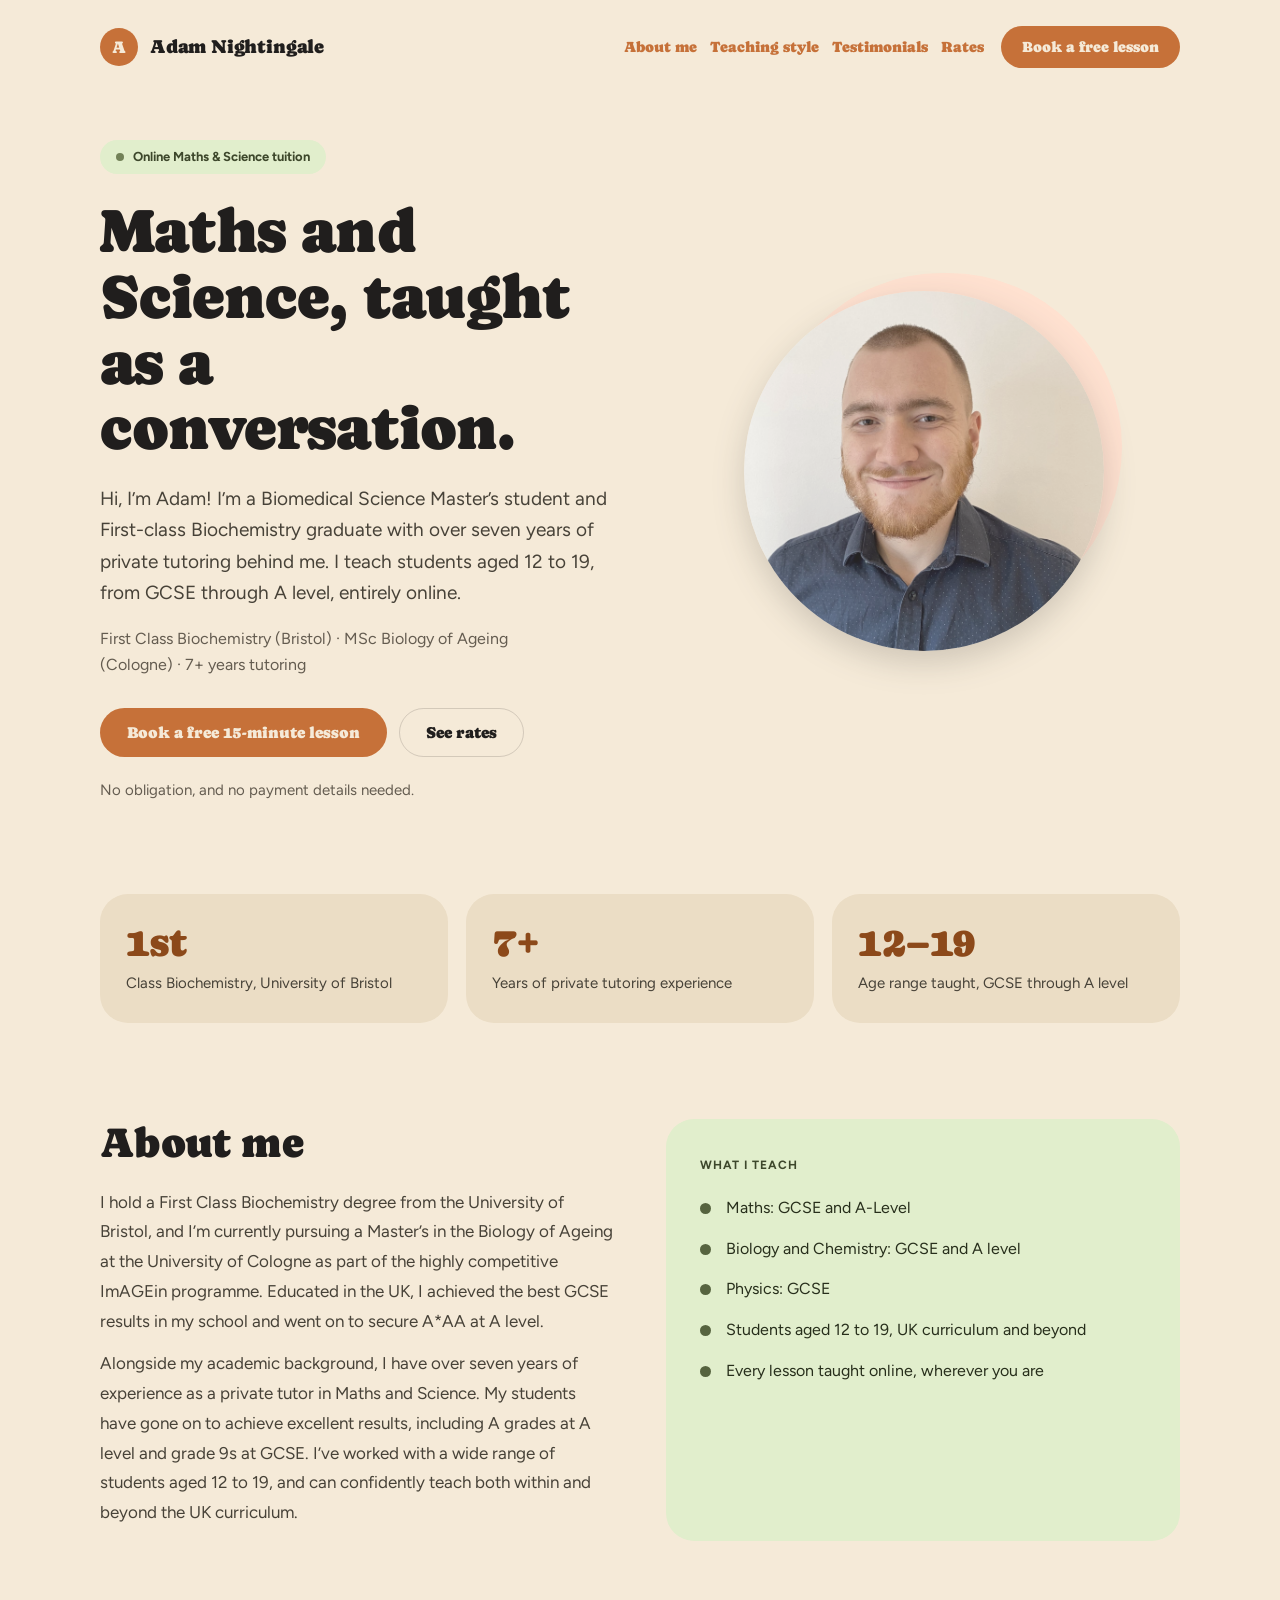
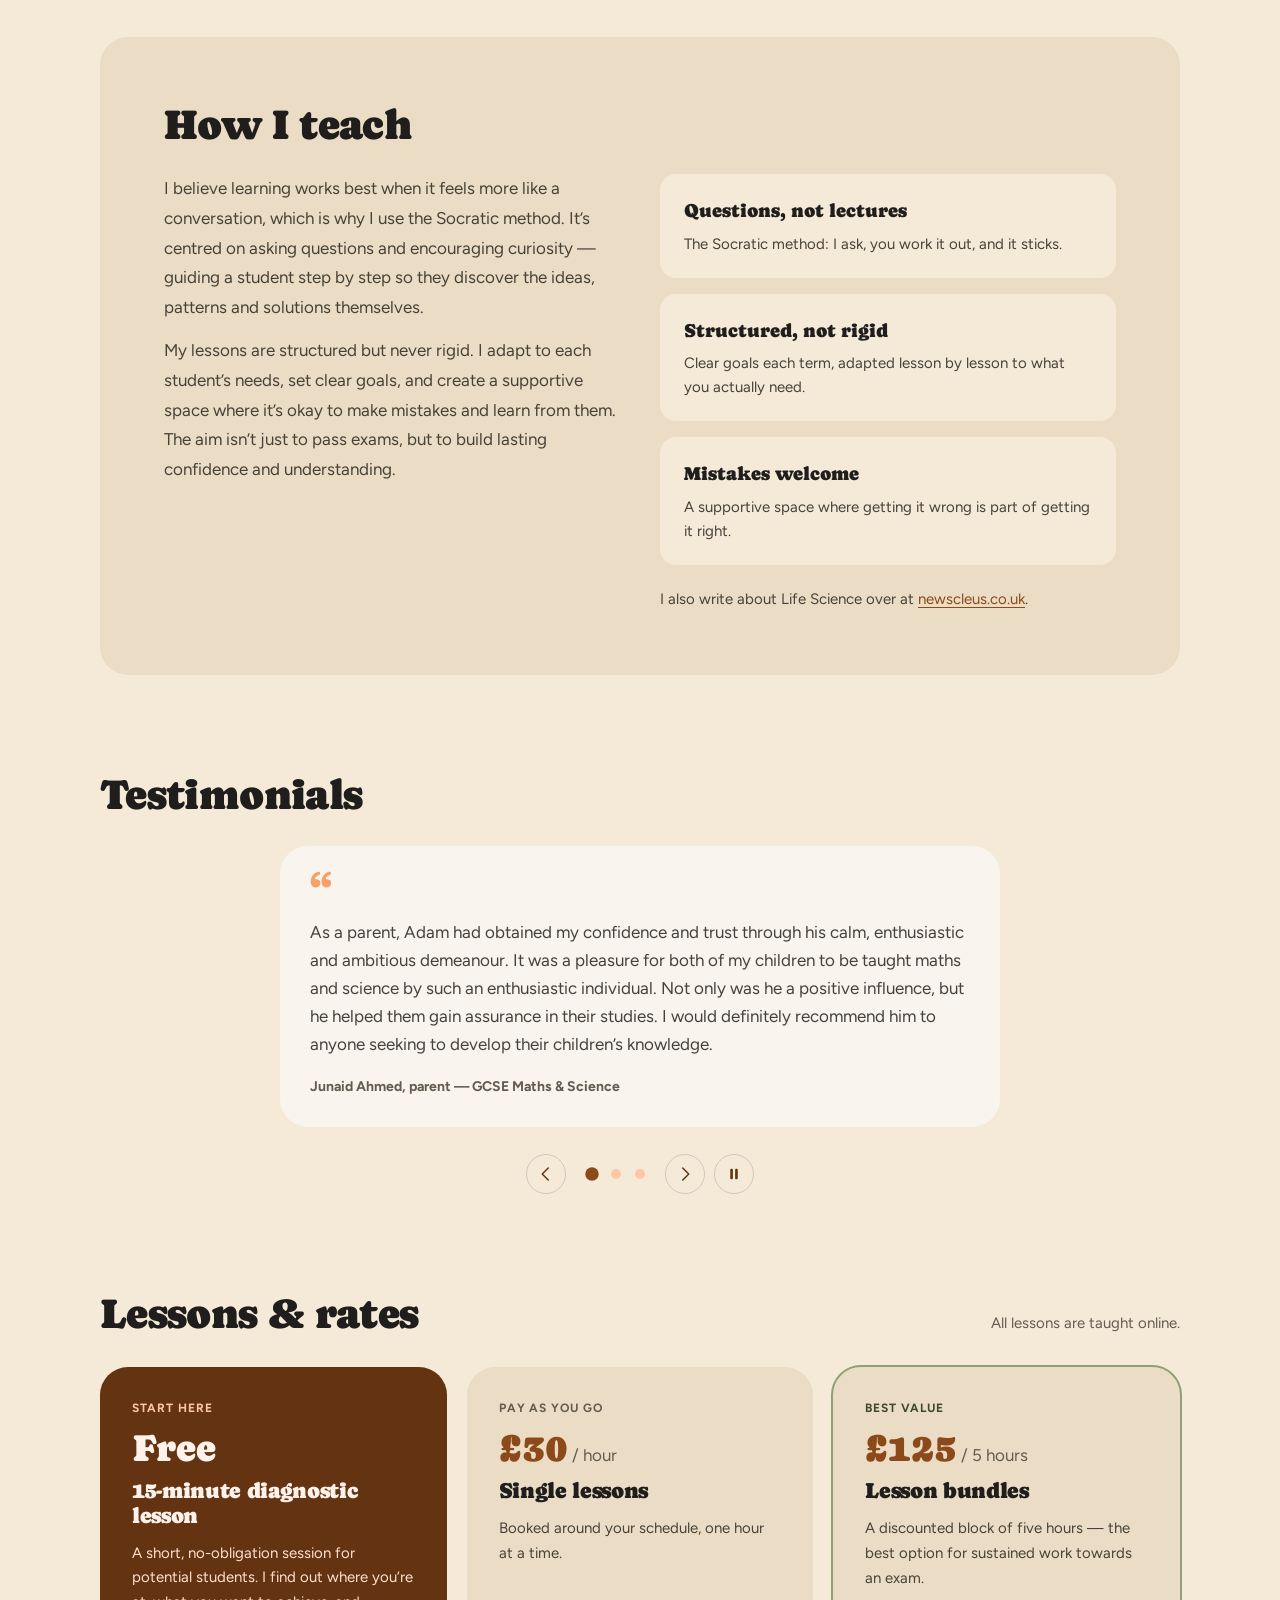
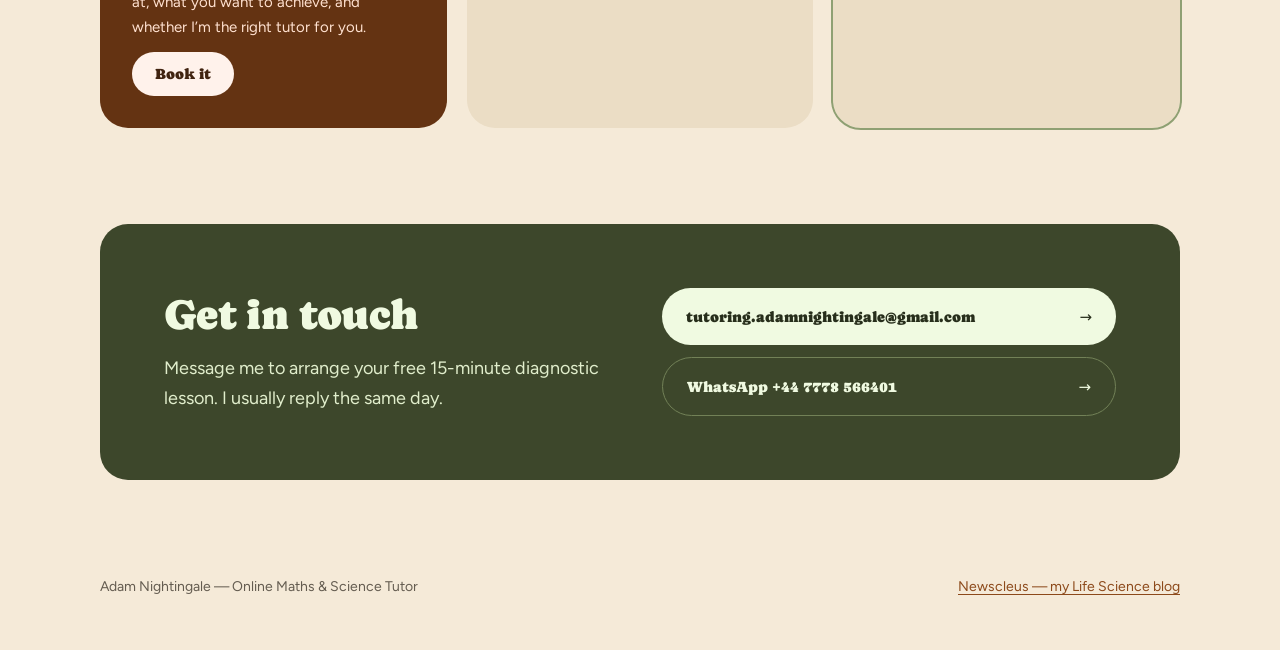
==== commit a2e1d53b: "Merge remote-tracking branch 'origin/main' into claude/tender-hypatia-ojgfx7 # Conflicts: #	index.ht" ====
--- a/index.html
+++ b/index.html
@@ -126,21 +126,41 @@
   <section id="testimonials" style="max-width: 1080px; margin: 0 auto 96px;">
     <h2 style="font-size: clamp(30px, 3.4vw, 42px); margin: 0 0 28px;">Testimonials</h2>
     <!-- ====================================================================
-         To add another testimonial, copy a whole <figure> block and swap the
-         text inside <blockquote> and <figcaption>. They flow into columns
-         automatically as you add more.
+         To add another testimonial, copy a whole <figure class="testimonial">
+         block and swap the text inside the <blockquote> and <figcaption>.
+         Wrap each paragraph of the quote in its own <p>, and leave out the
+         surrounding quote marks - the card draws its own.
+
+         Without assets/carousel.js these flow into a plain grid. With it,
+         they become a single rotating panel and the dots are built to match
+         however many cards are here, so nothing else needs changing.
          ==================================================================== -->
-    <div style="display: grid; grid-template-columns: repeat(auto-fit, minmax(min(260px, 100%), 1fr)); gap: 20px; align-items: center; justify-items: center;">
-      <figure style="background: var(--color-neutral-100); border-radius: var(--radius-lg); padding: 30px; display: flex; flex-direction: column; gap: 18px; width: 100%; max-width: 540px;">
-        <span aria-hidden="true" style="font-family: var(--font-heading); font-size: 40px; line-height: 0.6; color: var(--color-accent-400);">&ldquo;</span>
-        <blockquote style="margin: 0; font-size: 17px; line-height: 1.65; color: var(--color-neutral-800); max-width: 62ch;">As a parent, Adam had obtained my confidence and trust through his calm, enthusiastic and ambitious demeanour. It was a pleasure for both of my children to be taught maths and science by such an enthusiastic individual. Not only was he a positive influence, but he helped them gain assurance in their studies. I would definitely recommend him to anyone seeking to develop their children&rsquo;s knowledge.</blockquote>
-        <figcaption style="font-size: 14px; font-weight: 700; color: var(--color-neutral-700);">Junaid Ahmed, parent &mdash; GCSE Maths &amp; Science</figcaption>
-      </figure>
-      <figure style="background: var(--color-neutral-100); border-radius: var(--radius-lg); padding: 30px; display: flex; flex-direction: column; gap: 18px; width: 100%; max-width: 540px;">
-        <span aria-hidden="true" style="font-family: var(--font-heading); font-size: 40px; line-height: 0.6; color: var(--color-accent-400);">&ldquo;</span>
-        <blockquote style="margin: 0; font-size: 17px; line-height: 1.65; color: var(--color-neutral-800); max-width: 62ch;">Adam helped me get an A in Chemistry and an A* in Maths A-level, up from my predicted grades of 2 Bs. He really knows his stuff and explains topics clearly and slowly, which I found useful. Highly recommended!</blockquote>
-        <figcaption style="font-size: 14px; font-weight: 700; color: var(--color-neutral-700);">Riyad Ali, student &mdash; A-level Chemistry &amp; Maths</figcaption>
-      </figure>
+    <div class="carousel" data-carousel>
+      <div class="carousel-track" data-carousel-track>
+        <figure class="testimonial">
+          <span class="testimonial-mark" aria-hidden="true">&ldquo;</span>
+          <blockquote class="testimonial-quote">
+            <p>As a parent, Adam had obtained my confidence and trust through his calm, enthusiastic and ambitious demeanour. It was a pleasure for both of my children to be taught maths and science by such an enthusiastic individual. Not only was he a positive influence, but he helped them gain assurance in their studies. I would definitely recommend him to anyone seeking to develop their children&rsquo;s knowledge.</p>
+          </blockquote>
+          <figcaption class="testimonial-attr">Junaid Ahmed, parent &mdash; GCSE Maths &amp; Science</figcaption>
+        </figure>
+        <figure class="testimonial">
+          <span class="testimonial-mark" aria-hidden="true">&ldquo;</span>
+          <blockquote class="testimonial-quote">
+            <p>Adam helped me get an A in Chemistry and an A* in Maths A-level, up from my predicted grades of 2 Bs. He really knows his stuff and explains topics clearly and slowly, which I found useful. Highly recommended!</p>
+          </blockquote>
+          <figcaption class="testimonial-attr">Riyad Ali, student &mdash; A-level Chemistry &amp; Maths</figcaption>
+        </figure>
+        <figure class="testimonial">
+          <span class="testimonial-mark" aria-hidden="true">&ldquo;</span>
+          <blockquote class="testimonial-quote">
+            <p>Adam is an exceptional tutor &mdash; highly intelligent, responsible, and thorough. He deeply understands our school&rsquo;s specific curriculum requirements and leaves no stone unturned. Beyond his academic expertise, he is incredibly kind, interactive, and a genuinely lovely, caring person to work with.</p>
+            <p>Since he began tutoring our son in the second term of Year 9, we have seen a remarkable transformation. Not only has Adam tremendously boosted his confidence and attitude, he has also vastly improved his academic knowledge across Biology, Chemistry, and Maths. Our son has been mastering the exact details of his GCSE specifications early, which has kept him highly motivated.</p>
+            <p>Thanks to Adam&rsquo;s dedicated and engaging teaching style, our son continues to work hard and is building the perfect foundation for his upcoming exams. We cannot recommend Adam highly enough!</p>
+          </blockquote>
+          <figcaption class="testimonial-attr">A very happy parent, London &mdash; GCSE Biology, Chemistry &amp; Maths</figcaption>
+        </figure>
+      </div>
     </div>
   </section>
 
@@ -193,5 +213,7 @@
   </footer>
 </div>
 
+<script src="assets/carousel.js" defer></script>
+
 </body>
 </html>
--- a/assets/styles.css
+++ b/assets/styles.css
@@ -342,6 +342,9 @@
   font-family: var(--font-heading); font-weight: var(--font-heading-weight); font-size: 15px;
 }
 .contact-link:hover { background: #ffffff; color: var(--color-accent-2-900); }
+/* the email address is one long token: let the label wrap so the arrow stays inside the pill */
+.contact-link > span:first-child { min-width: 0; overflow-wrap: anywhere; }
+.contact-link > span:last-child { flex: none; }
 .contact-link-outline {
   background: transparent; color: var(--color-accent-2-100);
   border: 1px solid var(--color-accent-2-600);
